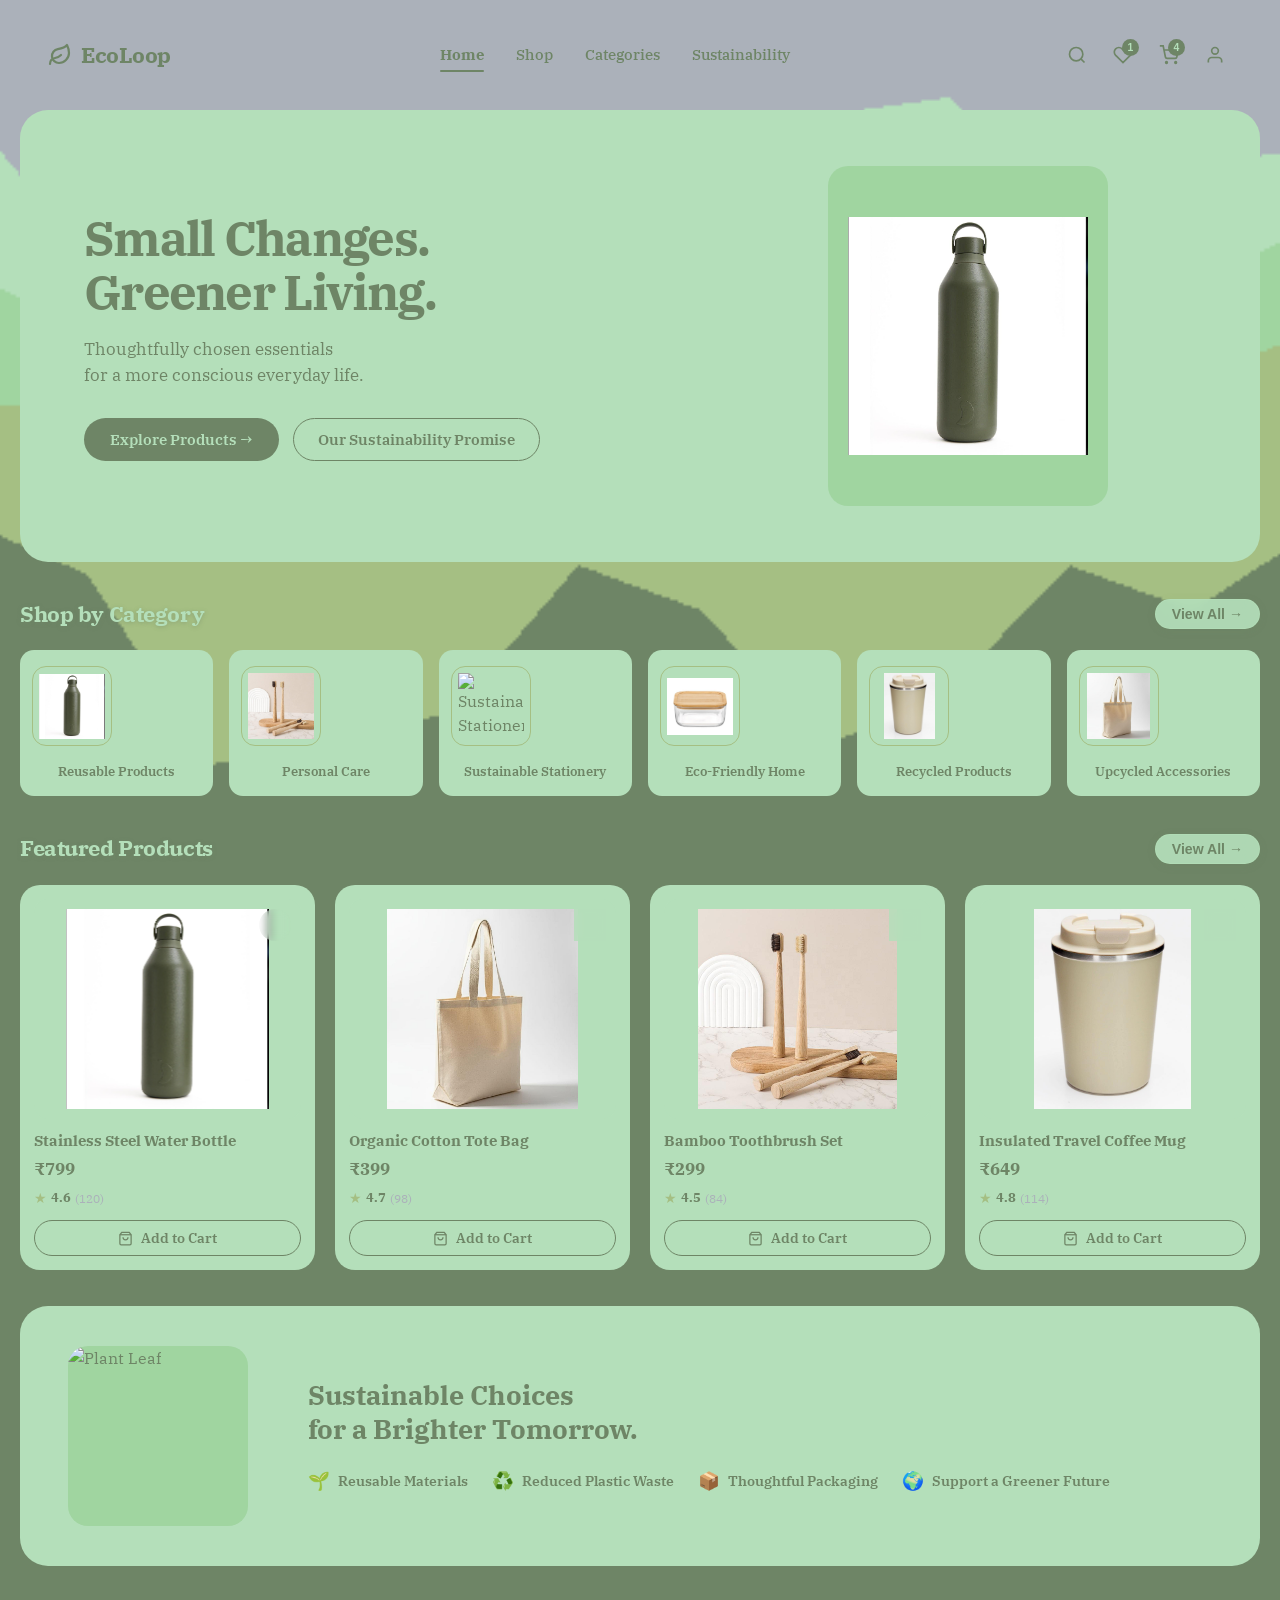
==== index.html @ aa43a639 "Hi" ====
<!DOCTYPE html>
<html lang="en">

<head>
  <meta charset="UTF-8">
  <meta name="viewport" content="width=device-width, initial-scale=1.0">
  <title>EcoLoop — Small Changes. Greener Living.</title>
  <meta name="description"
    content="Thoughtfully chosen essentials for a more conscious everyday life. Verified sustainable products made with bamboo, steel, and recycled materials.">
  <link rel="preconnect" href="https://fonts.googleapis.com">
  <link rel="preconnect" href="https://fonts.gstatic.com" crossorigin>
  <link
    href="https://fonts.googleapis.com/css2?family=IBM+Plex+Serif:ital,wght@0,100;0,200;0,300;0,400;0,500;0,600;0,700;1,100;1,200;1,300;1,400;1,500;1,600;1,700&display=swap"
    rel="stylesheet">
  <link rel="stylesheet" href="style.css">
</head>

<body>
  <!-- Global App Container with Warm Muted Green Canvas -->
  <div class="mockup-app-container">

    <!-- Top Minimalist Navigation Header -->
    <header class="site-header">
      <div class="header-inner">
        <!-- Logo -->
        <a href="#" class="brand-logo" data-nav="home" aria-label="EcoLoop Home">
          <svg class="brand-leaf-icon" viewBox="0 0 24 24" fill="none" stroke="currentColor" stroke-width="2.2"
            stroke-linecap="round" stroke-linejoin="round">
            <path d="M11 20A7 7 0 0 1 9.8 6.1C15.5 5 17 4.48 19 2c1 2 2 4.18 2 8 0 5.5-4.78 10-10 10Z"></path>
            <path d="M2 21c0-3 1.85-5.36 5.08-6C9.5 14.52 12 13 13 12"></path>
          </svg>
          <span class="brand-name">EcoLoop</span>
        </a>

        <!-- Main Navigation Links -->
        <nav class="site-nav" aria-label="Primary Navigation">
          <a href="#" data-nav="home" class="active">Home</a>
          <a href="#" data-nav="shop">Shop</a>
          <a href="#" data-nav="shop">Categories</a>
          <a href="#" data-nav="sustainability">Sustainability</a>
        </nav>

        <!-- Right Quick Actions -->
        <div class="nav-right-actions">
          <button class="nav-icon-btn" id="nav-search-btn" aria-label="Search" onclick="switchView('shop')">
            <svg viewBox="0 0 24 24" fill="none" stroke="currentColor" stroke-width="2">
              <circle cx="11" cy="11" r="8"></circle>
              <line x1="21" y1="21" x2="16.65" y2="16.65"></line>
            </svg>
          </button>

          <button class="nav-icon-btn" id="nav-wishlist-btn" aria-label="Wishlist">
            <svg viewBox="0 0 24 24" fill="none" stroke="currentColor" stroke-width="2">
              <path
                d="M20.84 4.61a5.5 5.5 0 0 0-7.78 0L12 5.67l-1.06-1.06a5.5 5.5 0 0 0-7.78 7.78l1.06 1.06L12 21.23l7.78-7.78 1.06-1.06a5.5 5.5 0 0 0 0-7.78z">
              </path>
            </svg>
            <span class="nav-badge" id="nav-wishlist-badge">1</span>
          </button>

          <button class="nav-icon-btn" id="nav-cart-btn" aria-label="Shopping Cart">
            <svg viewBox="0 0 24 24" fill="none" stroke="currentColor" stroke-width="2">
              <circle cx="9" cy="21" r="1"></circle>
              <circle cx="20" cy="21" r="1"></circle>
              <path d="M1 1h4l2.68 13.39a2 2 0 0 0 2 1.61h9.72a2 2 0 0 0 2-1.61L23 6H6"></path>
            </svg>
            <span class="nav-badge" id="nav-cart-badge">3</span>
          </button>

          <button class="nav-icon-btn user-btn" aria-label="User Account"
            onclick="showToast('Signed in as Conscious Shopper')">
            <svg viewBox="0 0 24 24" fill="none" stroke="currentColor" stroke-width="2">
              <path d="M20 21v-2a4 4 0 0 0-4-4H8a4 4 0 0 0-4 4v2"></path>
              <circle cx="12" cy="7" r="4"></circle>
            </svg>
          </button>
        </div>
      </div>
    </header>

    <!-- MAIN VIEWS WRAPPER -->
    <main class="site-main" id="main-content">

      <!-- ======================================================== -->
      <!-- SCREEN 1: HOME PAGE VIEW                                 -->
      <!-- ======================================================== -->
      <section id="view-home" class="page-view active-view">
        <!-- Hero Section with Bottle Artwork & Plant Background -->
        <div class="clean-hero-card">
          <div class="hero-left-content">
            <h1 class="hero-main-title">
              Small Changes.<br>
              <span class="hero-title-accent">Greener Living.</span>
            </h1>
            <p class="hero-subtitle">
              Thoughtfully chosen essentials<br>for a more conscious everyday life.
            </p>
            <div class="hero-btn-row">
              <button class="btn-clean-primary" onclick="switchView('shop')">
                Explore Products →
              </button>
              <button class="btn-clean-outline" onclick="switchView('sustainability')">
                Our Sustainability Promise
              </button>
            </div>
          </div>

          <div class="hero-right-visual">
            <div class="hero-bottle-wrap">
              <img src="assets/product-green-bottle.png" alt="EcoLoop Insulated Stainless Steel Bottle"
                class="hero-bottle-img">
            </div>
          </div>
        </div>

        <!-- Section: Shop by Category -->
        <div class="content-section">
          <div class="section-title-bar">
            <h2 class="section-heading">Shop by Category</h2>
            <button class="section-view-all" onclick="switchView('shop')">View All →</button>
          </div>
          <div class="categories-row" id="home-categories-grid">
            <!-- Dynamically populated via JS -->
          </div>
        </div>

        <!-- Section: Featured Products -->
        <div class="content-section">
          <div class="section-title-bar">
            <h2 class="section-heading">Featured Products</h2>
            <button class="section-view-all" onclick="switchView('shop')">View All →</button>
          </div>
          <div class="products-row-grid" id="home-featured-grid">
            <!-- Dynamically populated via JS -->
          </div>
        </div>

        <!-- Bottom Eco Banner Card -->
        <div class="home-bottom-banner">
          <div class="banner-plant-bg">
            <img src="https://images.unsplash.com/photo-1545241047-6083a3684587?auto=format&fit=crop&w=400&q=80"
              alt="Plant Leaf" class="banner-leaf-img">
          </div>
          <div class="banner-content">
            <h3 class="banner-headline">Sustainable Choices<br>for a Brighter Tomorrow.</h3>
            <div class="banner-pillars">
              <div class="pillar-item">
                <span class="pillar-icon">🌱</span>
                <span>Reusable Materials</span>
              </div>
              <div class="pillar-item">
                <span class="pillar-icon">♻️</span>
                <span>Reduced Plastic Waste</span>
              </div>
              <div class="pillar-item">
                <span class="pillar-icon">📦</span>
                <span>Thoughtful Packaging</span>
              </div>
              <div class="pillar-item">
                <span class="pillar-icon">🌍</span>
                <span>Support a Greener Future</span>
              </div>
            </div>
          </div>
        </div>
      </section>

      <!-- ======================================================== -->
      <!-- SCREEN 2: SHOP / CATALOGUE VIEW                          -->
      <!-- ======================================================== -->
      <section id="view-shop" class="page-view">
        <div class="shop-page-head">
          <h1 class="page-title">Shop</h1>
          <p class="page-subtitle">Explore our collection of sustainable products.</p>
          <div class="shop-search-bar">
            <input type="text" id="shop-search-input" placeholder="Search for products..." aria-label="Search products">
            <button class="search-submit-btn" aria-label="Submit search">
              <svg viewBox="0 0 24 24" width="16" height="16" fill="none" stroke="currentColor" stroke-width="2">
                <circle cx="11" cy="11" r="8"></circle>
                <line x1="21" y1="21" x2="16.65" y2="16.65"></line>
              </svg>
            </button>
          </div>
        </div>

        <div class="shop-layout">
          <!-- Sidebar Filters -->
          <aside class="shop-sidebar">
            <!-- Categories -->
            <div class="sidebar-block">
              <h4 class="sidebar-block-title">Categories</h4>
              <div class="filter-radio-group" id="shop-category-list">
                <!-- Injected via JS -->
              </div>
            </div>

            <!-- Price Range -->
            <div class="sidebar-block">
              <h4 class="sidebar-block-title">Price Range</h4>
              <input type="range" id="shop-price-slider" min="0" max="2500" step="50" value="2500" class="clean-slider">
              <div class="slider-boundary-row">
                <span>₹0</span>
                <span id="shop-price-val">₹2500</span>
              </div>
            </div>

            <!-- Material -->
            <div class="sidebar-block">
              <h4 class="sidebar-block-title">Material</h4>
              <div class="filter-checkbox-list">
                <label class="filter-check-row">
                  <input type="checkbox" name="shop-material" value="bamboo">
                  <span class="custom-checkbox"></span>
                  <span>Bamboo</span>
                </label>
                <label class="filter-check-row">
                  <input type="checkbox" name="shop-material" value="recycled">
                  <span class="custom-checkbox"></span>
                  <span>Recycled</span>
                </label>
                <label class="filter-check-row">
                  <input type="checkbox" name="shop-material" value="cotton">
                  <span class="custom-checkbox"></span>
                  <span>Organic Cotton</span>
                </label>
                <label class="filter-check-row">
                  <input type="checkbox" name="shop-material" value="steel">
                  <span class="custom-checkbox"></span>
                  <span>Stainless Steel</span>
                </label>
                <label class="filter-check-row">
                  <input type="checkbox" name="shop-material" value="glass">
                  <span class="custom-checkbox"></span>
                  <span>Glass</span>
                </label>
              </div>
            </div>

            <!-- Availability -->
            <div class="sidebar-block">
              <h4 class="sidebar-block-title">Availability</h4>
              <label class="filter-check-row">
                <input type="checkbox" id="shop-in-stock" checked>
                <span class="custom-checkbox"></span>
                <span>In Stock Only</span>
              </label>
            </div>
          </aside>

          <!-- Main Shop Grid -->
          <div class="shop-main-content">
            <div class="shop-toolbar-row">
              <span class="products-counter-txt" id="shop-product-count">24 products</span>
              <div class="shop-sort-wrap">
                <label for="shop-sort-select">Sort by</label>
                <select id="shop-sort-select" class="clean-select">
                  <option value="popular">Most Popular</option>
                  <option value="featured">Featured</option>
                  <option value="price-low">Price: Low to High</option>
                  <option value="price-high">Price: High to Low</option>
                </select>
              </div>
            </div>

            <!-- Products Grid -->
            <div class="shop-products-grid" id="shop-products-grid">
              <!-- Dynamically populated via JS -->
            </div>

            <!-- Pagination Numbers -->
            <div class="shop-pagination-row">
              <button class="page-arrow" disabled>‹</button>
              <button class="page-num active">1</button>
              <button class="page-num">2</button>
              <button class="page-num">3</button>
              <span class="page-dots">...</span>
              <button class="page-arrow">›</button>
            </div>
          </div>
        </div>
      </section>

      <!-- ======================================================== -->
      <!-- SCREEN 3: PRODUCT DETAIL PAGE (PDP)                      -->
      <!-- ======================================================== -->
      <section id="view-pdp" class="page-view">
        <!-- Breadcrumbs -->
        <nav class="pdp-breadcrumbs-bar" aria-label="Breadcrumbs">
          <a href="#" onclick="switchView('shop')">Shop</a>
          <span class="crumb-sep">›</span>
          <a href="#" id="pdp-breadcrumb-category" onclick="switchView('shop')">Reusable Products</a>
          <span class="crumb-sep">›</span>
          <span class="crumb-current" id="pdp-breadcrumb-name">Stainless Steel Water Bottle</span>
        </nav>

        <div class="pdp-top-layout">
          <!-- Left: Thumbnail strip & Large Main Image -->
          <div class="pdp-gallery-col">
            <div class="pdp-thumb-strip" id="pdp-thumbnail-strip">
              <!-- Thumbnails populated by JS -->
            </div>
            <div class="pdp-main-img-box">
              <img src="https://images.unsplash.com/photo-1602143407151-7111542de6e8?auto=format&fit=crop&w=700&q=85"
                alt="Product Large Preview" id="pdp-main-image">
              <button class="pdp-zoom-btn" title="Expand view">⤢</button>
            </div>
          </div>

          <!-- Right: Details & Purchase Actions -->
          <div class="pdp-details-col">
            <h1 class="pdp-product-title" id="pdp-title">Stainless Steel Water Bottle</h1>

            <div class="pdp-price-row">
              <span class="pdp-price" id="pdp-price">₹799</span>
              <span class="pdp-orig-price" id="pdp-orig-price">₹999</span>
              <span class="pdp-discount-pill" id="pdp-discount">20% OFF</span>
            </div>

            <div class="pdp-rating-row">
              <span class="star-icon">★</span>
              <span class="rating-number" id="pdp-rating-val">4.6</span>
              <span class="reviews-count-txt" id="pdp-rating-count">(120 reviews)</span>
            </div>

            <p class="pdp-short-description" id="pdp-short-desc">
              A durable, reusable stainless steel water bottle designed to keep beverages hot or cold for hours.
              Perfect for everyday use and helping you reduce single-use plastic waste.
            </p>

            <!-- Feature Badges Row -->
            <div class="pdp-specs-pill-row" id="pdp-specs-row">
              <div class="pdp-spec-pill">
                <span class="spec-pill-title">Stainless Steel</span>
                <span class="spec-pill-sub">Material</span>
              </div>
              <div class="pdp-spec-pill">
                <span class="spec-pill-title">1 Litre</span>
                <span class="spec-pill-sub">Capacity</span>
              </div>
              <div class="pdp-spec-pill">
                <span class="spec-pill-title">BPA Free</span>
                <span class="spec-pill-sub">Safe & Non-Toxic</span>
              </div>
            </div>

            <!-- Quantity Selector & Actions -->
            <div class="pdp-actions-row">
              <div class="pdp-qty-selector">
                <button class="qty-btn" id="pdp-qty-minus">−</button>
                <span class="qty-display" id="pdp-qty-val">1</span>
                <button class="qty-btn" id="pdp-qty-plus">+</button>
              </div>

              <button class="btn-clean-primary pdp-btn-add" id="pdp-add-cart-btn">
                Add to Cart
              </button>

              <button class="btn-clean-outline pdp-btn-wish" id="pdp-add-wishlist-btn">
                ♡ Add to Wishlist
              </button>
            </div>
          </div>
        </div>

        <!-- PDP Lower Tabs: Description, Materials, Care Instructions, Reviews -->
        <div class="pdp-tabs-container">
          <div class="pdp-tab-headers">
            <button class="pdp-tab-btn active" onclick="switchPDPTab('desc', this)">Description</button>
            <button class="pdp-tab-btn" onclick="switchPDPTab('materials', this)">Materials</button>
            <button class="pdp-tab-btn" onclick="switchPDPTab('care', this)">Care Instructions</button>
            <button class="pdp-tab-btn" onclick="switchPDPTab('reviews', this)">Reviews (<span
                id="pdp-tab-reviews-count">120</span>)</button>
          </div>

          <div class="pdp-tab-content-box">
            <div class="pdp-tab-panel active" id="pdp-panel-desc">
              <p id="pdp-tab-desc">
                This eco-friendly stainless steel water bottle is designed for a sustainable lifestyle. It is durable,
                lightweight, and perfect for home, office, gym, or travel. By choosing reusable products, you help
                reduce plastic waste and support a greener planet.
              </p>
            </div>
            <div class="pdp-tab-panel" id="pdp-panel-materials">
              <p id="pdp-tab-materials">
                Food-Grade SS-304 Double Wall Vacuum Insulated, Natural Bamboo Cap, Non-toxic medical-grade silicone
                seal. 0% BPA.
              </p>
            </div>
            <div class="pdp-tab-panel" id="pdp-panel-care">
              <p id="pdp-tab-care">
                Hand wash with warm soapy water and bottle brush. Air dry naturally. Cap wipe clean with damp cloth.
              </p>
            </div>
            <div class="pdp-tab-panel" id="pdp-panel-reviews">
              <p>Verified Student & Conscious Customer Reviews (4.6 / 5.0 Average Rating across 120 verified reviews).
              </p>
            </div>
          </div>
        </div>

        <!-- Related Products Section -->
        <div class="content-section pdp-related-section">
          <h2 class="section-heading">Related Products</h2>
          <div class="products-row-grid" id="pdp-related-grid">
            <!-- Dynamically populated via JS -->
          </div>
        </div>
      </section>

      <!-- ======================================================== -->
      <!-- SCREEN 4: SHOPPING CART VIEW                             -->
      <!-- ======================================================== -->
      <section id="view-cart" class="page-view">
        <nav class="pdp-breadcrumbs-bar" aria-label="Breadcrumbs">
          <a href="#" onclick="switchView('home')">Home</a>
          <span class="crumb-sep">›</span>
          <span class="crumb-current">Shopping Cart</span>
        </nav>

        <div class="cart-layout-card">
          <h1 class="cart-title" id="cart-items-count-title">Your Cart (3 items)</h1>

          <div class="cart-split-grid">
            <!-- Left: List of Cart Items -->
            <div class="cart-items-column" id="cart-items-list">
              <!-- Dynamically populated via JS -->
            </div>

            <!-- Right: Order Summary -->
            <div class="cart-summary-column">
              <h3 class="summary-card-title">Order Summary</h3>

              <div class="summary-line">
                <span>Subtotal</span>
                <span id="cart-summary-subtotal">₹1,896</span>
              </div>
              <div class="summary-line">
                <span>Delivery Charges</span>
                <span id="cart-summary-delivery">₹40</span>
              </div>

              <div class="summary-divider"></div>

              <div class="summary-line total-line">
                <strong>Total</strong>
                <strong class="total-amount" id="cart-summary-total">₹1,936</strong>
              </div>

              <button class="btn-clean-primary btn-block" onclick="goToCheckout()">
                Proceed to Checkout →
              </button>

              <div class="cart-trust-badges">
                <div class="trust-badge-item">
                  <span class="trust-icon">📦</span>
                  <span>Free delivery on orders above ₹499</span>
                </div>
                <div class="trust-badge-item">
                  <span class="trust-icon">🔒</span>
                  <span>Secure checkout</span>
                </div>
              </div>

              <button class="btn-continue-shopping-link" onclick="switchView('shop')">
                ← Continue Shopping
              </button>
            </div>
          </div>
        </div>
      </section>

      <!-- ======================================================== -->
      <!-- SCREEN 5: CHECKOUT PAGE VIEW                             -->
      <!-- ======================================================== -->
      <section id="view-checkout" class="page-view">
        <div class="checkout-card-wrapper">
          <div class="checkout-top-header">
            <h1 class="checkout-title">Checkout</h1>
            <!-- Step Indicator -->
            <div class="checkout-steps-row">
              <div class="checkout-step done">
                <span class="step-num">✓</span>
                <span>Cart</span>
              </div>
              <span class="step-line"></span>
              <div class="checkout-step active">
                <span class="step-num">2</span>
                <span>Your Details</span>
              </div>
              <span class="step-line"></span>
              <div class="checkout-step">
                <span class="step-num">3</span>
                <span>Payment</span>
              </div>
            </div>
          </div>

          <div class="checkout-grid-layout">
            <!-- Left: Customer + Delivery details -->
            <form class="checkout-form-panel" id="checkout-form" novalidate
              onsubmit="event.preventDefault(); processCheckoutOrder();">
              <h3 class="form-panel-title">Contact Details</h3>

              <div class="form-field-group">
                <label for="ch-name">Full Name</label>
                <input type="text" id="ch-name" placeholder="Enter your full name" autocomplete="name" required>
                <span class="field-error-msg"></span>
              </div>

              <div class="form-field-row two-col">
                <div class="form-field-group">
                  <label for="ch-email">Email</label>
                  <input type="email" id="ch-email" placeholder="you@example.com" autocomplete="email" required>
                  <span class="field-error-msg"></span>
                </div>
                <div class="form-field-group">
                  <label for="ch-phone">Phone Number</label>
                  <input type="tel" id="ch-phone" placeholder="10-digit mobile number" inputmode="numeric"
                    autocomplete="tel-national" required>
                  <span class="field-error-msg"></span>
                </div>
              </div>

              <h3 class="form-panel-title form-panel-title-gap">Delivery Address</h3>

              <div class="form-field-group">
                <label for="ch-address">Address</label>
                <input type="text" id="ch-address" placeholder="House No., Street, Area" autocomplete="street-address"
                  required>
                <span class="field-error-msg"></span>
              </div>

              <div class="form-field-row">
                <div class="form-field-group">
                  <label for="ch-city">City</label>
                  <input type="text" id="ch-city" placeholder="Enter city" autocomplete="address-level2" required>
                  <span class="field-error-msg"></span>
                </div>
                <div class="form-field-group">
                  <label for="ch-state">State</label>
                  <select id="ch-state" class="clean-select" autocomplete="address-level1">
                    <option value="Maharashtra" selected>Maharashtra</option>
                    <option value="Karnataka">Karnataka</option>
                    <option value="Delhi NCR">Delhi NCR</option>
                    <option value="Tamil Nadu">Tamil Nadu</option>
                  </select>
                </div>
                <div class="form-field-group">
                  <label for="ch-pincode">Pincode</label>
                  <input type="text" id="ch-pincode" placeholder="6-digit pincode" inputmode="numeric"
                    autocomplete="postal-code" required>
                  <span class="field-error-msg"></span>
                </div>
              </div>

              <label class="filter-check-row save-addr-row">
                <input type="checkbox" id="ch-save-addr" checked>
                <span class="custom-checkbox"></span>
                <span>Save this address for future orders</span>
              </label>

              <button type="submit" class="btn-clean-primary btn-block">
                Continue to Payment →
              </button>
              <button type="button" class="btn-continue-shopping-link" onclick="switchView('cart')">
                ← Back to Cart
              </button>
            </form>

            <!-- Right: Order Summary Sidebar -->
            <div class="checkout-sidebar-summary">
              <h3 class="summary-card-title">Order Summary</h3>

              <div class="checkout-items-preview" id="checkout-items-list">
                <!-- Dynamically populated via JS -->
              </div>

              <div class="summary-line">
                <span>Subtotal</span>
                <span id="checkout-subtotal">₹1,896</span>
              </div>
              <div class="summary-line">
                <span>Delivery Charges</span>
                <span id="checkout-delivery">₹40</span>
              </div>

              <div class="summary-divider"></div>

              <div class="summary-line total-line">
                <strong>Total</strong>
                <strong class="total-amount" id="checkout-total">₹1,936</strong>
              </div>
            </div>
          </div>
        </div>
      </section>

      <!-- ======================================================== -->
      <!-- SCREEN 6: ORDER SUCCESS MODAL / VIEW                     -->
      <!-- ======================================================== -->
      <section id="view-success" class="page-view">
        <div class="success-card-modal">
          <div class="success-check-circle">
            <svg viewBox="0 0 24 24" width="32" height="32" fill="none" stroke="currentColor" stroke-width="2.5"
              stroke-linecap="round" stroke-linejoin="round">
              <polyline points="20 6 9 17 4 12"></polyline>
            </svg>
          </div>

          <h2 class="success-heading">Order Placed Successfully!</h2>
          <p class="success-subheading">Thank you for shopping with EcoLoop.<br>Your order number is
            <strong>#ELP123456</strong>
          </p>

          <div class="success-info-panel">
            <div class="success-info-item">
              <span class="info-icon">✉️</span>
              <div>
                <span>We have sent a confirmation email to</span>
                <strong id="success-email">yourname@example.com</strong>
              </div>
            </div>
            <div class="success-info-item">
              <span class="info-icon">🕒</span>
              <div>
                <span>Estimated Delivery</span>
                <strong>3 – 5 business days</strong>
              </div>
            </div>
          </div>

          <div class="success-btn-row">
            <button class="btn-clean-primary" onclick="switchView('shop')">View Order Details</button>
            <button class="btn-clean-outline" onclick="switchView('shop')">Continue Shopping</button>
          </div>
        </div>
      </section>


      <!-- ======================================================== -->
      <!-- SCREEN 8: SUSTAINABILITY COMMITMENT VIEW                 -->
      <!-- ======================================================== -->
      <section id="view-sustainability" class="page-view">
        <div class="sustainability-card-wrapper">
          <div class="sustainability-head">
            <h1 class="page-title">Our Sustainability Commitment</h1>
            <p class="page-subtitle">We believe in more responsible choices for a better tomorrow.</p>
          </div>

          <div class="sustainability-layout-grid">
            <!-- Left: 4 Pledges -->
            <div class="sustainability-items-list">
              <div class="commitment-item">
                <div class="commit-icon-circle">🌱</div>
                <div class="commit-details">
                  <h3>Product Transparency</h3>
                  <p>Clear information about materials and care instructions.</p>
                </div>
              </div>

              <div class="commitment-item">
                <div class="commit-icon-circle">📦</div>
                <div class="commit-details">
                  <h3>Responsible Packaging</h3>
                  <p>Reduced plastic and more recyclable materials where possible.</p>
                </div>
              </div>

              <div class="commitment-item">
                <div class="commit-icon-circle">🔄</div>
                <div class="commit-details">
                  <h3>Longer Product Lifespan</h3>
                  <p>Durable and reusable products to reduce waste.</p>
                </div>
              </div>

              <div class="commitment-item">
                <div class="commit-icon-circle">🍃</div>
                <div class="commit-details">
                  <h3>Reuse and Recycle</h3>
                  <p>Guidance on how to care for, reuse and recycle products.</p>
                </div>
              </div>
            </div>

            <!-- Right: Leaf Photo & Quote Card -->
            <div class="sustainability-visual-col">
              <div class="commit-leaf-img-wrap">
                <img src="https://images.unsplash.com/photo-1542601906990-b4d3fb778b09?auto=format&fit=crop&w=600&q=80"
                  alt="Natural Green Foliage" class="commit-leaf-img">
              </div>
              <div class="commit-quote-card">
                <span class="quote-leaf-icon">🍃</span>
                <p>Small changes make a big difference.</p>
              </div>
            </div>
          </div>
        </div>
      </section>

    </main>
  </div>

  <!-- ======================================================== -->
  <!-- SCREEN 9: LOGIN PAGE VIEW                                -->
  <!-- ======================================================== -->
  <div class="auth-overlay-wrap" id="view-login" style="display:none;">
    <div class="auth-card">
      <!-- Left: Branding Panel -->
      <div class="auth-brand-panel">
        <div class="auth-brand-content">
          <div class="auth-leaf-bg">🍃</div>
          <div class="auth-logo-row">
            <svg class="auth-leaf-icon" viewBox="0 0 24 24" fill="none" stroke="currentColor" stroke-width="2.2"
              stroke-linecap="round" stroke-linejoin="round">
              <path d="M11 20A7 7 0 0 1 9.8 6.1C15.5 5 17 4.48 19 2c1 2 2 4.18 2 8 0 5.5-4.78 10-10 10Z"></path>
              <path d="M2 21c0-3 1.85-5.36 5.08-6C9.5 14.52 12 13 13 12"></path>
            </svg>
            <span class="auth-brand-name">EcoLoop</span>
          </div>
          <h2 class="auth-brand-tagline">Shop smarter.<br>Live greener.</h2>
          <p class="auth-brand-sub">Join thousands of conscious shoppers making a difference, one eco-friendly purchase
            at a time.</p>
          <div class="auth-brand-stats">
            <div class="auth-stat">
              <span class="auth-stat-num">24+</span>
              <span class="auth-stat-label">Eco Products</span>
            </div>
            <div class="auth-stat">
              <span class="auth-stat-num">10K+</span>
              <span class="auth-stat-label">Happy Shoppers</span>
            </div>
            <div class="auth-stat">
              <span class="auth-stat-num">0%</span>
              <span class="auth-stat-label">Plastic Packaging</span>
            </div>
          </div>
        </div>
      </div>

      <!-- Right: Login Form -->
      <div class="auth-form-panel">
        <button class="auth-back-btn" onclick="closeLogin()">
          <svg viewBox="0 0 24 24" width="18" height="18" fill="none" stroke="currentColor" stroke-width="2">
            <path d="M19 12H5M12 5l-7 7 7 7" />
          </svg>
          Back to Shop
        </button>

        <div class="auth-form-header">
          <h1 class="auth-form-title">Welcome back 👋</h1>
          <p class="auth-form-sub">Sign in to your EcoLoop account</p>
        </div>

        <!-- Social Login -->
        <div class="auth-social-row">
          <button class="auth-social-btn" onclick="showToast('Google sign-in coming soon!')">
            <svg viewBox="0 0 48 48" width="20" height="20">
              <path fill="#A5BF83"
                d="M43.6 20.1H42V20H24v8h11.3C33.7 32.1 29.3 35 24 35c-6.1 0-11-4.9-11-11s4.9-11 11-11c2.8 0 5.3 1 7.2 2.7l5.7-5.7C33.8 7.5 29.2 5.5 24 5.5 13.2 5.5 4.5 14.2 4.5 25S13.2 44.5 24 44.5 43.5 35.8 43.5 25c0-1.6-.2-3.2-.5-4.7l.6-.2z" />
              <path fill="#6E8566"
                d="m6.3 14.7 6.6 4.8C14.6 16.1 19 13 24 13c2.8 0 5.3 1 7.2 2.7l5.7-5.7C33.8 7.5 29.2 5.5 24 5.5c-7.7 0-14.3 4.4-17.7 10.9l.1-.7z" />
              <path fill="#A0D5A0"
                d="M24 44.5c5.2 0 9.9-2 13.3-5.2l-6.2-5.2C29.4 35.7 26.8 36.5 24 36.5c-5.3 0-9.7-2.9-11.3-7l-6.5 5C9.6 40 16.3 44.5 24 44.5z" />
              <path fill="#ABB1BA"
                d="M43.6 20.1H42V20H24v8h11.3c-.8 2.2-2.3 4.1-4.2 5.4l6.2 5.2C37 38.5 43.5 33 43.5 25c0-1.6-.2-3.2-.5-4.7l.6-.2z" />
            </svg>
            Continue with Google
          </button>
          <button class="auth-social-btn" onclick="showToast('Phone OTP coming soon!')">
            <svg viewBox="0 0 24 24" width="20" height="20" fill="none" stroke="currentColor" stroke-width="2">
              <path
                d="M22 16.92v3a2 2 0 0 1-2.18 2 19.79 19.79 0 0 1-8.63-3.07A19.5 19.5 0 0 1 4.69 13a19.79 19.79 0 0 1-3.07-8.67A2 2 0 0 1 3.6 2.22h3a2 2 0 0 1 2 1.72c.127.96.361 1.903.7 2.81a2 2 0 0 1-.45 2.11L7.91 9.91a16 16 0 0 0 6.08 6.08l1.25-1.25a2 2 0 0 1 2.11-.45c.907.339 1.85.573 2.81.7A2 2 0 0 1 22 16.92z" />
            </svg>
            Continue with Phone
          </button>
        </div>

        <div class="auth-divider"><span>or sign in with email</span></div>

        <!-- Email / Password Form -->
        <form class="auth-email-form" onsubmit="handleLogin(event)">
          <div class="auth-field-group">
            <label for="login-email">Email Address</label>
            <div class="auth-input-wrap">
              <svg class="auth-input-icon" viewBox="0 0 24 24" width="16" height="16" fill="none" stroke="currentColor"
                stroke-width="2">
                <path d="M4 4h16c1.1 0 2 .9 2 2v12c0 1.1-.9 2-2 2H4c-1.1 0-2-.9-2-2V6c0-1.1.9-2 2-2z" />
                <polyline points="22,6 12,13 2,6" />
              </svg>
              <input type="email" id="login-email" placeholder="you@example.com" value="rahul@ecoloop.in"
                autocomplete="email">
            </div>
          </div>
          <div class="auth-field-group">
            <div class="auth-label-row">
              <label for="login-password">Password</label>
              <a href="#" class="auth-forgot-link" onclick="showToast('Password reset email sent!')">Forgot
                password?</a>
            </div>
            <div class="auth-input-wrap">
              <svg class="auth-input-icon" viewBox="0 0 24 24" width="16" height="16" fill="none" stroke="currentColor"
                stroke-width="2">
                <rect x="3" y="11" width="18" height="11" rx="2" ry="2" />
                <path d="M7 11V7a5 5 0 0 1 10 0v4" />
              </svg>
              <input type="password" id="login-password" placeholder="Enter your password" value="••••••••"
                autocomplete="current-password">
              <button type="button" class="auth-eye-btn" onclick="togglePasswordVisibility()"
                aria-label="Toggle password visibility">
                <svg id="eye-icon" viewBox="0 0 24 24" width="16" height="16" fill="none" stroke="currentColor"
                  stroke-width="2">
                  <path d="M1 12s4-8 11-8 11 8 11 8-4 8-11 8-11-8-11-8z" />
                  <circle cx="12" cy="12" r="3" />
                </svg>
              </button>
            </div>
          </div>
          <label class="auth-remember-row">
            <input type="checkbox" id="login-remember" checked>
            <span class="auth-custom-check"></span>
            <span>Keep me signed in</span>
          </label>
          <button type="submit" class="auth-submit-btn" id="login-submit-btn">
            <span id="login-btn-text">Sign In to EcoLoop</span>
            <span id="login-btn-loader" style="display:none">
              <span class="auth-spinner"></span> Signing in...
            </span>
          </button>
        </form>

        <p class="auth-switch-txt">New to EcoLoop? <a href="#"
            onclick="showToast('Account creation coming soon!')">Create a free account</a></p>

        <p class="auth-terms-txt">By signing in, you agree to our <a href="#">Terms of Service</a> and <a
            href="#">Privacy Policy</a>.</p>
      </div>
    </div>
  </div>

  <!-- ======================================================== -->
  <!-- SCREEN 10: PAYMENT PAGE (QR CODE)                       -->
  <!-- ======================================================== -->
  <div class="auth-overlay-wrap" id="view-payment" style="display:none;">
    <div class="payment-card">
      <button class="auth-back-btn payment-back-btn" onclick="closePayment()">
        <svg viewBox="0 0 24 24" width="18" height="18" fill="none" stroke="currentColor" stroke-width="2">
          <path d="M19 12H5M12 5l-7 7 7 7" />
        </svg>
        Back to Checkout
      </button>

      <div class="payment-header">
        <h1 class="payment-title">Complete Your Payment</h1>
        <p class="payment-subtitle">Secure UPI / QR Code Payment</p>
      </div>

      <div class="payment-layout">
        <!-- Left: QR & UPI -->
        <div class="payment-qr-col">
          <div class="payment-method-tabs">
            <button class="pay-tab active" id="tab-qr" onclick="switchPayTab('qr')">📱 Scan QR</button>
            <button class="pay-tab" id="tab-upi" onclick="switchPayTab('upi')">⚡ UPI ID</button>
            <button class="pay-tab" id="tab-card" onclick="switchPayTab('card')">💳 Card</button>
          </div>

          <!-- QR Code Panel -->
          <div class="pay-panel active" id="panel-qr">
            <div class="qr-container">
              <div class="qr-inner">
                <!-- Real-looking QR using SVG pattern -->
                <svg class="qr-svg" viewBox="0 0 200 200" xmlns="http://www.w3.org/2000/svg">
                  <rect width="200" height="200" fill="#B4DFBA" />
                  <!-- Top-left finder -->
                  <rect x="10" y="10" width="50" height="50" fill="#6E8566" rx="4" />
                  <rect x="18" y="18" width="34" height="34" fill="#B4DFBA" rx="2" />
                  <rect x="24" y="24" width="22" height="22" fill="#6E8566" rx="1" />
                  <!-- Top-right finder -->
                  <rect x="140" y="10" width="50" height="50" fill="#6E8566" rx="4" />
                  <rect x="148" y="18" width="34" height="34" fill="#B4DFBA" rx="2" />
                  <rect x="154" y="24" width="22" height="22" fill="#6E8566" rx="1" />
                  <!-- Bottom-left finder -->
                  <rect x="10" y="140" width="50" height="50" fill="#6E8566" rx="4" />
                  <rect x="18" y="148" width="34" height="34" fill="#B4DFBA" rx="2" />
                  <rect x="24" y="154" width="22" height="22" fill="#6E8566" rx="1" />
                  <!-- Data modules row 1 -->
                  <rect x="70" y="10" width="8" height="8" fill="#6E8566" rx="1" />
                  <rect x="84" y="10" width="8" height="8" fill="#6E8566" rx="1" />
                  <rect x="98" y="10" width="8" height="8" fill="#6E8566" rx="1" />
                  <rect x="112" y="10" width="8" height="8" fill="#6E8566" rx="1" />
                  <rect x="126" y="10" width="8" height="8" fill="#6E8566" rx="1" />
                  <!-- Data modules row 2 -->
                  <rect x="70" y="24" width="8" height="8" fill="#6E8566" rx="1" />
                  <rect x="98" y="24" width="8" height="8" fill="#6E8566" rx="1" />
                  <rect x="126" y="24" width="8" height="8" fill="#6E8566" rx="1" />
                  <!-- Data modules row 3 -->
                  <rect x="70" y="38" width="8" height="8" fill="#6E8566" rx="1" />
                  <rect x="84" y="38" width="8" height="8" fill="#6E8566" rx="1" />
                  <rect x="98" y="38" width="8" height="8" fill="#6E8566" rx="1" />
                  <rect x="112" y="38" width="8" height="8" fill="#6E8566" rx="1" />
                  <!-- Data modules rows 4-8 (middle section) -->
                  <rect x="10" y="70" width="8" height="8" fill="#6E8566" rx="1" />
                  <rect x="24" y="70" width="8" height="8" fill="#6E8566" rx="1" />
                  <rect x="38" y="70" width="8" height="8" fill="#6E8566" rx="1" />
                  <rect x="52" y="70" width="8" height="8" fill="#6E8566" rx="1" />
                  <rect x="70" y="70" width="8" height="8" fill="#6E8566" rx="1" />
                  <rect x="84" y="70" width="8" height="8" fill="#6E8566" rx="1" />
                  <rect x="112" y="70" width="8" height="8" fill="#6E8566" rx="1" />
                  <rect x="126" y="70" width="8" height="8" fill="#6E8566" rx="1" />
                  <rect x="140" y="70" width="8" height="8" fill="#6E8566" rx="1" />
                  <rect x="168" y="70" width="8" height="8" fill="#6E8566" rx="1" />
                  <rect x="182" y="70" width="8" height="8" fill="#6E8566" rx="1" />
                  <!-- Middle data -->
                  <rect x="10" y="84" width="8" height="8" fill="#6E8566" rx="1" />
                  <rect x="38" y="84" width="8" height="8" fill="#6E8566" rx="1" />
                  <rect x="70" y="84" width="8" height="8" fill="#6E8566" rx="1" />
                  <rect x="98" y="84" width="8" height="8" fill="#6E8566" rx="1" />
                  <rect x="126" y="84" width="8" height="8" fill="#6E8566" rx="1" />
                  <rect x="154" y="84" width="8" height="8" fill="#6E8566" rx="1" />
                  <rect x="182" y="84" width="8" height="8" fill="#6E8566" rx="1" />
                  <rect x="10" y="98" width="8" height="8" fill="#6E8566" rx="1" />
                  <rect x="24" y="98" width="8" height="8" fill="#6E8566" rx="1" />
                  <rect x="52" y="98" width="8" height="8" fill="#6E8566" rx="1" />
                  <rect x="84" y="98" width="8" height="8" fill="#6E8566" rx="1" />
                  <rect x="112" y="98" width="8" height="8" fill="#6E8566" rx="1" />
                  <rect x="140" y="98" width="8" height="8" fill="#6E8566" rx="1" />
                  <rect x="168" y="98" width="8" height="8" fill="#6E8566" rx="1" />
                  <rect x="10" y="112" width="8" height="8" fill="#6E8566" rx="1" />
                  <rect x="38" y="112" width="8" height="8" fill="#6E8566" rx="1" />
                  <rect x="70" y="112" width="8" height="8" fill="#6E8566" rx="1" />
                  <rect x="98" y="112" width="8" height="8" fill="#6E8566" rx="1" />
                  <rect x="126" y="112" width="8" height="8" fill="#6E8566" rx="1" />
                  <rect x="154" y="112" width="8" height="8" fill="#6E8566" rx="1" />
                  <rect x="10" y="126" width="8" height="8" fill="#6E8566" rx="1" />
                  <rect x="24" y="126" width="8" height="8" fill="#6E8566" rx="1" />
                  <rect x="52" y="126" width="8" height="8" fill="#6E8566" rx="1" />
                  <rect x="70" y="126" width="8" height="8" fill="#6E8566" rx="1" />
                  <rect x="84" y="126" width="8" height="8" fill="#6E8566" rx="1" />
                  <rect x="112" y="126" width="8" height="8" fill="#6E8566" rx="1" />
                  <rect x="140" y="126" width="8" height="8" fill="#6E8566" rx="1" />
                  <rect x="168" y="126" width="8" height="8" fill="#6E8566" rx="1" />
                  <rect x="182" y="126" width="8" height="8" fill="#6E8566" rx="1" />
                  <!-- Bottom data rows -->
                  <rect x="70" y="140" width="8" height="8" fill="#6E8566" rx="1" />
                  <rect x="84" y="140" width="8" height="8" fill="#6E8566" rx="1" />
                  <rect x="112" y="140" width="8" height="8" fill="#6E8566" rx="1" />
                  <rect x="126" y="140" width="8" height="8" fill="#6E8566" rx="1" />
                  <rect x="154" y="140" width="8" height="8" fill="#6E8566" rx="1" />
                  <rect x="182" y="140" width="8" height="8" fill="#6E8566" rx="1" />
                  <rect x="70" y="154" width="8" height="8" fill="#6E8566" rx="1" />
                  <rect x="98" y="154" width="8" height="8" fill="#6E8566" rx="1" />
                  <rect x="140" y="154" width="8" height="8" fill="#6E8566" rx="1" />
                  <rect x="168" y="154" width="8" height="8" fill="#6E8566" rx="1" />
                  <rect x="70" y="168" width="8" height="8" fill="#6E8566" rx="1" />
                  <rect x="84" y="168" width="8" height="8" fill="#6E8566" rx="1" />
                  <rect x="98" y="168" width="8" height="8" fill="#6E8566" rx="1" />
                  <rect x="112" y="168" width="8" height="8" fill="#6E8566" rx="1" />
                  <rect x="126" y="168" width="8" height="8" fill="#6E8566" rx="1" />
                  <rect x="154" y="168" width="8" height="8" fill="#6E8566" rx="1" />
                  <rect x="182" y="168" width="8" height="8" fill="#6E8566" rx="1" />
                  <rect x="70" y="182" width="8" height="8" fill="#6E8566" rx="1" />
                  <rect x="98" y="182" width="8" height="8" fill="#6E8566" rx="1" />
                  <rect x="126" y="182" width="8" height="8" fill="#6E8566" rx="1" />
                  <rect x="168" y="182" width="8" height="8" fill="#6E8566" rx="1" />
                  <!-- EcoLoop logo centre -->
                  <rect x="86" y="86" width="28" height="28" fill="#B4DFBA" rx="4" />
                  <rect x="88" y="88" width="24" height="24" fill="#6E8566" rx="3" />
                  <path d="M96 104 C96 100 99 97 103 97 C107 97 110 100 110 104" fill="none" stroke="white"
                    stroke-width="1.5" />
                  <circle cx="100" cy="97" r="2" fill="#B4DFBA" />
                </svg>
                <div class="qr-logo-label">
                  <svg viewBox="0 0 24 24" width="14" height="14" fill="none" stroke="currentColor" stroke-width="2.2">
                    <path d="M11 20A7 7 0 0 1 9.8 6.1C15.5 5 17 4.48 19 2c1 2 2 4.18 2 8 0 5.5-4.78 10-10 10Z" />
                  </svg>
                  EcoLoop Pay
                </div>
              </div>
              <div class="qr-pulse-ring"></div>
            </div>
            <div class="qr-amount-display">
              <span class="qr-amount-label">Amount to Pay</span>
              <span class="qr-amount-value" id="qr-amount-val">₹1,936</span>
            </div>
            <div class="qr-upi-id-chip">
              <span>UPI ID:</span>
              <strong>ecoloop@upi</strong>
              <button onclick="copyUpiId()" class="qr-copy-btn" title="Copy UPI ID">
                <svg viewBox="0 0 24 24" width="13" height="13" fill="none" stroke="currentColor" stroke-width="2">
                  <rect x="9" y="9" width="13" height="13" rx="2" ry="2" />
                  <path d="M5 15H4a2 2 0 0 1-2-2V4a2 2 0 0 1 2-2h9a2 2 0 0 1 2 2v1" />
                </svg>
              </button>
            </div>
            <p class="qr-instruction">Open any UPI app · Scan · Enter Amount · Pay</p>
            <div class="qr-upi-apps-row">
              <div class="upi-app-chip">GPay</div>
              <div class="upi-app-chip">PhonePe</div>
              <div class="upi-app-chip">Paytm</div>
              <div class="upi-app-chip">BHIM</div>
            </div>
            <button class="auth-submit-btn pay-confirm-btn" onclick="confirmPayment()">
              ✓ I've Completed the Payment
            </button>
          </div>

          <!-- UPI ID Panel -->
          <div class="pay-panel" id="panel-upi">
            <div class="upi-direct-box">
              <div class="upi-icon-wrap">⚡</div>
              <h3>Enter Your UPI ID</h3>
              <p>We'll send a payment request to your UPI app</p>
              <div class="auth-input-wrap">
                <svg class="auth-input-icon" viewBox="0 0 24 24" width="16" height="16" fill="none"
                  stroke="currentColor" stroke-width="2">
                  <circle cx="12" cy="12" r="10" />
                  <line x1="2" y1="12" x2="22" y2="12" />
                  <path
                    d="M12 2a15.3 15.3 0 0 1 4 10 15.3 15.3 0 0 1-4 10 15.3 15.3 0 0 1-4-10 15.3 15.3 0 0 1 4-10z" />
                </svg>
                <input type="text" id="upi-id-input" placeholder="yourname@upi" value="">
              </div>
              <div class="upi-amount-row">
                <span>Total</span>
                <strong id="upi-amount-display">₹1,936</strong>
              </div>
              <button class="auth-submit-btn" onclick="sendUpiRequest()">Send Payment Request →</button>
            </div>
          </div>

          <!-- Card Panel -->
          <div class="pay-panel" id="panel-card">
            <form class="card-pay-form" onsubmit="handleCardPayment(event)">
              <div class="card-preview-wrap">
                <div class="card-preview" id="card-preview-el">
                  <div class="card-preview-top">
                    <div class="card-chip"></div>
                    <div class="card-network">VISA</div>
                  </div>
                  <div class="card-number-display" id="card-num-display">•••• •••• •••• ••••</div>
                  <div class="card-preview-bottom">
                    <div>
                      <div class="card-label">Card Holder</div>
                      <div class="card-value" id="card-name-display">YOUR NAME</div>
                    </div>
                    <div>
                      <div class="card-label">Expires</div>
                      <div class="card-value" id="card-exp-display">MM/YY</div>
                    </div>
                  </div>
                </div>
              </div>
              <div class="auth-field-group">
                <label>Card Number</label>
                <div class="auth-input-wrap">
                  <input type="text" id="card-number" placeholder="1234 5678 9012 3456" maxlength="19"
                    oninput="formatCardNumber(this)">
                </div>
              </div>
              <div class="form-field-row" style="display:grid; grid-template-columns:1fr 1fr; gap:12px;">
                <div class="auth-field-group">
                  <label>Expiry Date</label>
                  <div class="auth-input-wrap">
                    <input type="text" id="card-expiry" placeholder="MM / YY" maxlength="7"
                      oninput="formatExpiry(this)">
                  </div>
                </div>
                <div class="auth-field-group">
                  <label>CVV</label>
                  <div class="auth-input-wrap">
                    <input type="password" id="card-cvv" placeholder="•••" maxlength="3">
                  </div>
                </div>
              </div>
              <div class="auth-field-group">
                <label>Cardholder Name</label>
                <div class="auth-input-wrap">
                  <input type="text" id="card-name" placeholder="Name on card"
                    oninput="document.getElementById('card-name-display').textContent = this.value.toUpperCase() || 'YOUR NAME'">
                </div>
              </div>
              <button type="submit" class="auth-submit-btn">Pay <span id="card-pay-amount">₹1,936</span> Securely
                🔒</button>
            </form>
          </div>
        </div>

        <!-- Right: Order Summary -->
        <div class="payment-summary-col">
          <div class="pay-deliver-to" id="pay-deliver-to"></div>
          <h3 class="payment-summary-title">Order Summary</h3>
          <div class="payment-items-list" id="payment-items-preview">
            <!-- Populated by JS -->
          </div>
          <div class="payment-summary-lines">
            <div class="summary-line">
              <span>Subtotal</span>
              <span id="pay-subtotal">₹1,896</span>
            </div>
            <div class="summary-line">
              <span>Delivery</span>
              <span id="pay-delivery">₹40</span>
            </div>
            <div class="summary-line">
              <span>Eco Savings</span>
              <span class="pay-savings-txt" id="pay-savings">−₹0</span>
            </div>
            <div class="summary-divider"></div>
            <div class="summary-line total-line">
              <strong>Total</strong>
              <strong id="pay-total">₹1,936</strong>
            </div>
          </div>
          <div class="payment-security-badges">
            <div class="security-badge-item">🔒 256-bit SSL Encryption</div>
            <div class="security-badge-item">🛡️ PCI DSS Compliant</div>
            <div class="security-badge-item">✅ RBI Regulated Payment</div>
          </div>
          <div class="payment-timer-wrap" id="pay-timer-wrap">
            <svg viewBox="0 0 24 24" width="14" height="14" fill="none" stroke="currentColor" stroke-width="2">
              <circle cx="12" cy="12" r="10" />
              <polyline points="12 6 12 12 16 14" />
            </svg>
            Session expires in <strong id="pay-timer">09:59</strong>
          </div>
        </div>
      </div>
    </div>
  </div>

  <!-- Global Toast Notification Container -->
  <div class="toast-shelf" id="toast-container" aria-live="polite"></div>

  <script src="script.js"></script>
</body>

</html>
---- style.css ----
/* ==========================================================================
   EcoLoop — Exact Design System matching the attached User UI Mockup
   Tone: Warm Organic Cream / Off-White, Sage Greens, Deep Forest Accent
   Typography: 'Plus Jakarta Sans', clean, airy, high-contrast, rounded corners
   ========================================================================== */

:root {
  /* Exact Colors from Attached Mockup */
  --bg-canvas: #6E8566;              /* Dark forest sage ambient backdrop */
  --bg-card: #B4DFBA;                /* Clean warm light card background */
  --bg-card-subtle: #A0D5A0;         /* Inner pill and block background */
  --color-forest: #6E8566;           /* Deep Forest Green for headings, buttons, logo */
  --color-forest-hover: #A5BF83;     /* Darker hover state */
  --color-sage: #A5BF83;             /* Mid-tone muted sage green */
  --color-sage-light: #A0D5A0;       /* Subtle sage border and pills */
  --color-text-dark: #6E8566;        /* Deep charcoal dark text */
  --color-text-muted: #6E8566;       /* Secondary text */
  --color-text-light: #ABB1BA;       /* Placeholder / subtle label */
  --color-border: #A5BF83;           /* Crisp subtle card border */
  --color-accent-gold: #A5BF83;      /* Star rating amber */
  --color-discount-green: #6E8566;   /* 20% OFF tag green */

  /* Radii */
  --radius-sm: 8px;
  --radius-md: 14px;
  --radius-lg: 20px;
  --radius-xl: 28px;
  --radius-pill: 9999px;

  /* Font */
  --font-sans: 'IBM Plex Serif', Georgia, Cambria, 'Times New Roman', serif;
  --font-serif: 'IBM Plex Serif', Georgia, Cambria, 'Times New Roman', serif;
  --transition: all 0.2s cubic-bezier(0.16, 1, 0.3, 1);
}

/* ==========================================================================
   IBM Plex Serif Typography Helper Classes
   ========================================================================== */
.ibm-plex-serif-thin {
  font-family: "IBM Plex Serif", serif;
  font-weight: 100;
  font-style: normal;
}

.ibm-plex-serif-extralight {
  font-family: "IBM Plex Serif", serif;
  font-weight: 200;
  font-style: normal;
}

.ibm-plex-serif-light {
  font-family: "IBM Plex Serif", serif;
  font-weight: 300;
  font-style: normal;
}

.ibm-plex-serif-regular {
  font-family: "IBM Plex Serif", serif;
  font-weight: 400;
  font-style: normal;
}

.ibm-plex-serif-medium {
  font-family: "IBM Plex Serif", serif;
  font-weight: 500;
  font-style: normal;
}

.ibm-plex-serif-semibold {
  font-family: "IBM Plex Serif", serif;
  font-weight: 600;
  font-style: normal;
}

.ibm-plex-serif-bold {
  font-family: "IBM Plex Serif", serif;
  font-weight: 700;
  font-style: normal;
}

.ibm-plex-serif-thin-italic {
  font-family: "IBM Plex Serif", serif;
  font-weight: 100;
  font-style: italic;
}

.ibm-plex-serif-extralight-italic {
  font-family: "IBM Plex Serif", serif;
  font-weight: 200;
  font-style: italic;
}

.ibm-plex-serif-light-italic {
  font-family: "IBM Plex Serif", serif;
  font-weight: 300;
  font-style: italic;
}

.ibm-plex-serif-regular-italic {
  font-family: "IBM Plex Serif", serif;
  font-weight: 400;
  font-style: italic;
}

.ibm-plex-serif-medium-italic {
  font-family: "IBM Plex Serif", serif;
  font-weight: 500;
  font-style: italic;
}

.ibm-plex-serif-semibold-italic {
  font-family: "IBM Plex Serif", serif;
  font-weight: 600;
  font-style: italic;
}

.ibm-plex-serif-bold-italic {
  font-family: "IBM Plex Serif", serif;
  font-weight: 700;
  font-style: italic;
}

/* Reset */
*, *::before, *::after {
  box-sizing: border-box;
  margin: 0;
  padding: 0;
}

body {
  font-family: var(--font-sans);
  background-color: #6E8566;
  background-image: url('assets/bg.png');
  background-size: cover;
  background-position: center top;
  background-repeat: no-repeat;
  background-attachment: fixed;
  color: var(--color-text-dark);
  line-height: 1.5;
  -webkit-font-smoothing: antialiased;
  padding: 24px 20px 80px;
  min-height: 100vh;
}

/* App Canvas Wrapper */
.mockup-app-container {
  max-width: 1280px;
  margin: 0 auto;
}

/* ==========================================================================
   SITE HEADER & NAVIGATION
   ========================================================================== */
.site-header {
  background: var(--glass-bg-header);
  backdrop-filter: var(--glass-blur);
  -webkit-backdrop-filter: var(--glass-blur);
  border: var(--glass-border);
  border-radius: var(--radius-xl);
  padding: 14px 28px;
  margin-bottom: 24px;
  box-shadow: var(--glass-shadow);
  position: sticky;
  top: 16px;
  z-index: 100;
}

.header-inner {
  display: flex;
  align-items: center;
  justify-content: space-between;
  gap: 20px;
}

.brand-logo {
  display: inline-flex;
  align-items: center;
  gap: 9px;
  text-decoration: none;
  color: var(--color-forest);
}

.brand-leaf-icon {
  width: 24px;
  height: 24px;
  color: var(--color-forest);
}

.brand-name {
  font-size: 1.35rem;
  font-weight: 800;
  letter-spacing: -0.02em;
  color: var(--color-forest);
}

.site-nav {
  display: flex;
  align-items: center;
  gap: 32px;
}

.site-nav a {
  text-decoration: none;
  font-size: 0.92rem;
  font-weight: 500;
  color: var(--color-text-muted);
  position: relative;
  transition: var(--transition);
  padding: 4px 0;
}

.site-nav a:hover,
.site-nav a.active {
  color: var(--color-forest);
  font-weight: 700;
}

.site-nav a.active::after {
  content: "";
  position: absolute;
  bottom: -2px;
  left: 0;
  right: 0;
  height: 2px;
  background: var(--color-forest);
  border-radius: 2px;
}

.nav-right-actions {
  display: flex;
  align-items: center;
  gap: 12px;
}

.nav-icon-btn {
  background: none;
  border: none;
  color: var(--color-forest);
  cursor: pointer;
  position: relative;
  padding: 7px;
  border-radius: 50%;
  display: inline-flex;
  align-items: center;
  justify-content: center;
  transition: var(--transition);
}

.nav-icon-btn:hover {
  background: var(--bg-card-subtle);
}

.nav-icon-btn svg {
  width: 20px;
  height: 20px;
}

.nav-badge {
  position: absolute;
  top: 1px;
  right: 1px;
  background: var(--color-forest);
  color: #B4DFBA;
  font-size: 0.65rem;
  font-weight: 800;
  min-width: 17px;
  height: 17px;
  border-radius: 50%;
  display: flex;
  align-items: center;
  justify-content: center;
  padding: 0 3px;
}

/* ==========================================================================
   PAGE VIEW SWITCHER
   ========================================================================== */
.page-view {
  display: none;
  animation: pageFadeIn 0.3s ease;
}

.page-view.active-view {
  display: block;
}

@keyframes pageFadeIn {
  from { opacity: 0; transform: translateY(6px); }
  to { opacity: 1; transform: translateY(0); }
}

/* Common Buttons */
.btn-clean-primary {
  display: inline-flex;
  align-items: center;
  justify-content: center;
  gap: 8px;
  background: var(--color-forest);
  color: #B4DFBA;
  border: none;
  border-radius: var(--radius-pill);
  font-family: inherit;
  font-size: 0.92rem;
  font-weight: 600;
  padding: 12px 26px;
  cursor: pointer;
  transition: var(--transition);
  text-decoration: none;
}

.btn-clean-primary:hover {
  background: var(--color-forest-hover);
  transform: translateY(-1px);
}

.btn-clean-outline {
  display: inline-flex;
  align-items: center;
  justify-content: center;
  gap: 8px;
  background: transparent;
  color: var(--color-forest);
  border: 1.5px solid var(--color-forest);
  border-radius: var(--radius-pill);
  font-family: inherit;
  font-size: 0.92rem;
  font-weight: 600;
  padding: 11px 24px;
  cursor: pointer;
  transition: var(--transition);
  text-decoration: none;
}

.btn-clean-outline:hover {
  background: var(--color-forest);
  color: #B4DFBA;
}

.btn-block {
  width: 100%;
}

/* ==========================================================================
   SCREEN 1: HOME PAGE
   ========================================================================== */

/* Hero Section */
.clean-hero-card {
  background: var(--bg-card);
  backdrop-filter: var(--glass-blur);
  -webkit-backdrop-filter: var(--glass-blur);
  border: var(--glass-border);
  border-radius: var(--radius-xl);
  padding: 56px 64px;
  display: grid;
  grid-template-columns: 1.15fr 0.85fr;
  align-items: center;
  gap: 40px;
  margin-bottom: 36px;
  position: relative;
  overflow: hidden;
  box-shadow: var(--glass-shadow-lg);
}

.hero-main-title {
  font-size: clamp(2.3rem, 3.8vw, 3.4rem);
  font-weight: 800;
  line-height: 1.12;
  letter-spacing: -0.035em;
  color: var(--color-forest);
  margin-bottom: 16px;
}

.hero-title-accent {
  color: var(--color-forest);
}

.hero-subtitle {
  font-size: 1.05rem;
  color: var(--color-text-muted);
  line-height: 1.55;
  margin-bottom: 30px;
}

.hero-btn-row {
  display: flex;
  gap: 14px;
  flex-wrap: wrap;
}

.hero-right-visual {
  display: flex;
  justify-content: center;
  align-items: center;
}

.hero-bottle-wrap {
  width: 280px;
  height: 340px;
  border-radius: var(--radius-lg);
  overflow: hidden;
  display: flex;
  align-items: center;
  justify-content: center;
  background: var(--bg-card-subtle);
  backdrop-filter: blur(12px);
  -webkit-backdrop-filter: blur(12px);
  border: var(--glass-border);
  padding: 20px;
  box-shadow: var(--glass-shadow-sm);
}

.hero-bottle-img {
  width: 100%;
  height: 100%;
  object-fit: contain;
}

/* Section Headings */
.content-section {
  margin-bottom: 36px;
}

.section-title-bar {
  display: flex;
  align-items: center;
  justify-content: space-between;
  margin-bottom: 20px;
}

.section-heading {
  font-size: 1.35rem;
  font-weight: 700;
  color: #B4DFBA;
  text-shadow: 0 1px 4px rgba(110, 133, 102, 0.45);
  letter-spacing: -0.02em;
}

.section-view-all {
  background: rgba(180, 223, 186, 0.92);
  border: 1px solid rgba(180, 223, 186, 0.6);
  color: var(--color-forest);
  font-size: 0.88rem;
  font-weight: 700;
  cursor: pointer;
  padding: 6px 16px;
  border-radius: var(--radius-pill);
  box-shadow: 0 2px 10px rgba(110, 133, 102, 0.1);
  backdrop-filter: blur(8px);
  -webkit-backdrop-filter: blur(8px);
  transition: var(--transition);
}

.section-view-all:hover {
  background: #B4DFBA;
  color: var(--color-forest-hover);
  transform: translateY(-1px);
  box-shadow: 0 4px 14px rgba(110, 133, 102, 0.15);
}

/* Category Cards Row */
.categories-row {
  display: grid;
  grid-template-columns: repeat(6, 1fr);
  gap: 16px;
}

.category-card {
  background: var(--bg-card);
  backdrop-filter: var(--glass-blur);
  -webkit-backdrop-filter: var(--glass-blur);
  border: var(--glass-border);
  border-radius: var(--radius-md);
  padding: 16px 12px 14px;
  text-align: center;
  cursor: pointer;
  transition: var(--transition);
  box-shadow: var(--glass-shadow-sm);
}

.category-card:hover {
  background: rgba(180, 223, 186, 0.88);
  border-color: var(--color-forest);
  transform: translateY(-4px);
  box-shadow: 0 14px 32px 0 rgba(110, 133, 102, 0.3), inset 0 1px 0 0 rgba(180, 223, 186, 0.9);
}

.category-img-wrap {
  width: 80px;
  height: 80px;
  border-radius: var(--radius-md);
  overflow: hidden;
  margin-bottom: 12px;
  background: #B4DFBA;
  border: 1px solid var(--color-border);
  display: flex;
  align-items: center;
  justify-content: center;
  padding: 6px;
}

.category-img-wrap img {
  width: 100%;
  height: 100%;
  object-fit: contain;
}

.category-label {
  font-size: 0.82rem;
  font-weight: 600;
  color: var(--color-text-dark);
  line-height: 1.25;
}

/* Featured Products Grid */
.products-row-grid {
  display: grid;
  grid-template-columns: repeat(4, 1fr);
  gap: 20px;
}

.product-item-card {
  background: var(--bg-card);
  backdrop-filter: var(--glass-blur);
  -webkit-backdrop-filter: var(--glass-blur);
  border: var(--glass-border);
  border-radius: var(--radius-lg);
  padding: 14px;
  transition: var(--transition);
  display: flex;
  flex-direction: column;
  box-shadow: var(--glass-shadow-sm);
}

.product-item-card:hover {
  transform: translateY(-5px);
  border-color: var(--color-forest);
  background: rgba(180, 223, 186, 0.88);
  box-shadow: 0 16px 40px 0 rgba(110, 133, 102, 0.32), inset 0 1px 0 0 rgba(180, 223, 186, 0.9);
}

.product-item-img-wrap {
  position: relative;
  width: 100%;
  height: 220px;
  border-radius: var(--radius-md);
  overflow: hidden;
  background: var(--bg-card-subtle);
  margin-bottom: 12px;
  cursor: pointer;
}

.product-item-img-wrap img {
  width: 100%;
  height: 100%;
  object-fit: contain;
  padding: 10px;
  background: #B4DFBA;
  transition: transform 0.3s ease;
}

.product-item-card:hover .product-item-img-wrap img {
  transform: scale(1.05);
}

.wishlist-heart-btn {
  position: absolute;
  top: 10px;
  right: 10px;
  background: rgba(180, 223, 186, 0.85);
  backdrop-filter: blur(4px);
  border: none;
  width: 32px;
  height: 32px;
  border-radius: 50%;
  display: flex;
  align-items: center;
  justify-content: center;
  cursor: pointer;
  color: var(--color-forest);
  transition: var(--transition);
}

.wishlist-heart-btn:hover,
.wishlist-heart-btn.active {
  background: #B4DFBA;
  color: #6E8566;
}

.wishlist-heart-btn svg {
  width: 16px;
  height: 16px;
}

.product-item-body {
  display: flex;
  flex-direction: column;
  flex: 1;
}

.product-item-name {
  font-size: 0.95rem;
  font-weight: 700;
  color: var(--color-forest);
  margin-bottom: 6px;
  cursor: pointer;
  line-height: 1.3;
}

.product-item-name:hover {
  text-decoration: underline;
}

.product-item-price-row {
  margin-bottom: 6px;
}

.product-item-price {
  font-size: 1.05rem;
  font-weight: 800;
  color: var(--color-forest);
}

.product-item-rating {
  display: flex;
  align-items: center;
  gap: 4px;
  margin-bottom: 12px;
}

.star-icon {
  color: var(--color-accent-gold);
  font-size: 0.85rem;
}

.rating-val {
  font-size: 0.82rem;
  font-weight: 700;
  color: var(--color-text-dark);
}

.rating-count {
  font-size: 0.78rem;
  color: var(--color-text-light);
}

.btn-add-cart-outline {
  margin-top: auto;
  width: 100%;
  display: flex;
  align-items: center;
  justify-content: center;
  gap: 8px;
  background: transparent;
  color: var(--color-forest);
  border: 1.5px solid var(--color-forest);
  border-radius: var(--radius-pill);
  padding: 8px 16px;
  font-family: inherit;
  font-size: 0.85rem;
  font-weight: 600;
  cursor: pointer;
  transition: var(--transition);
}

.btn-add-cart-outline:hover {
  background: var(--color-forest);
  color: #B4DFBA;
}

/* Home Bottom Banner */
.home-bottom-banner {
  background: var(--bg-card);
  backdrop-filter: var(--glass-blur);
  -webkit-backdrop-filter: var(--glass-blur);
  border: var(--glass-border);
  border-radius: var(--radius-xl);
  padding: 40px 48px;
  display: grid;
  grid-template-columns: 200px 1fr;
  align-items: center;
  gap: 40px;
  position: relative;
  overflow: hidden;
  box-shadow: var(--glass-shadow);
}

.banner-plant-bg {
  width: 180px;
  height: 180px;
  border-radius: var(--radius-lg);
  overflow: hidden;
  background: var(--bg-card-subtle);
}

.banner-leaf-img {
  width: 100%;
  height: 100%;
  object-fit: cover;
}

.banner-headline {
  font-size: 1.7rem;
  font-weight: 800;
  line-height: 1.25;
  color: var(--color-forest);
  margin-bottom: 22px;
}

.banner-pillars {
  display: flex;
  align-items: center;
  gap: 24px;
  flex-wrap: wrap;
}

.pillar-item {
  display: flex;
  align-items: center;
  gap: 8px;
  font-size: 0.88rem;
  font-weight: 600;
  color: var(--color-text-muted);
}

.pillar-icon {
  font-size: 1.1rem;
}

/* ==========================================================================
   SCREEN 2: SHOP / CATALOGUE VIEW
   ========================================================================== */
.shop-page-head {
  background: var(--bg-card);
  backdrop-filter: var(--glass-blur);
  -webkit-backdrop-filter: var(--glass-blur);
  border: var(--glass-border);
  border-radius: var(--radius-xl);
  padding: 32px 40px;
  margin-bottom: 24px;
  box-shadow: var(--glass-shadow);
}

.page-title {
  font-size: 1.95rem;
  font-weight: 800;
  color: var(--color-forest);
  letter-spacing: -0.02em;
  margin-bottom: 4px;
}

.page-subtitle {
  font-size: 0.95rem;
  color: var(--color-text-muted);
  margin-bottom: 20px;
}

.shop-search-bar {
  display: flex;
  align-items: center;
  background: #B4DFBA;
  border: 1px solid var(--color-border);
  border-radius: var(--radius-pill);
  padding: 6px 16px;
  max-width: 480px;
}

.shop-search-bar input {
  flex: 1;
  border: none;
  outline: none;
  background: transparent;
  font-family: inherit;
  font-size: 0.9rem;
  color: var(--color-text-dark);
}

.search-submit-btn {
  background: none;
  border: none;
  color: var(--color-forest);
  cursor: pointer;
  display: flex;
  align-items: center;
  padding: 4px;
}

/* Shop Layout */
.shop-layout {
  display: grid;
  grid-template-columns: 240px 1fr;
  gap: 28px;
  align-items: flex-start;
}

.shop-sidebar {
  background: var(--bg-card);
  backdrop-filter: var(--glass-blur);
  -webkit-backdrop-filter: var(--glass-blur);
  border: var(--glass-border);
  border-radius: var(--radius-xl);
  padding: 24px;
  display: flex;
  flex-direction: column;
  gap: 24px;
  box-shadow: var(--glass-shadow);
}

.sidebar-block-title {
  font-size: 0.92rem;
  font-weight: 700;
  color: var(--color-forest);
  margin-bottom: 12px;
}

/* Filter Radio Rows */
.filter-radio-group {
  display: flex;
  flex-direction: column;
  gap: 9px;
}

.filter-radio-row {
  display: flex;
  align-items: center;
  gap: 8px;
  cursor: pointer;
  font-size: 0.85rem;
  color: var(--color-text-dark);
}

.filter-radio-row input[type="radio"] {
  display: none;
}

.custom-radio {
  width: 16px;
  height: 16px;
  border: 1.5px solid var(--color-sage);
  border-radius: 50%;
  display: inline-block;
  position: relative;
  flex-shrink: 0;
}

.filter-radio-row input[type="radio"]:checked + .custom-radio::after {
  content: "";
  position: absolute;
  top: 3px;
  left: 3px;
  width: 7px;
  height: 7px;
  background: var(--color-forest);
  border-radius: 50%;
}

.filter-radio-label {
  flex: 1;
}

.filter-radio-count {
  color: var(--color-text-light);
  font-size: 0.78rem;
}

/* Clean Slider */
.clean-slider {
  width: 100%;
  accent-color: var(--color-forest);
  cursor: pointer;
  margin-bottom: 8px;
}

.slider-boundary-row {
  display: flex;
  justify-content: space-between;
  font-size: 0.82rem;
  color: var(--color-text-muted);
  font-weight: 600;
}

/* Custom Checkboxes */
.filter-checkbox-list {
  display: flex;
  flex-direction: column;
  gap: 9px;
}

.filter-check-row {
  display: flex;
  align-items: center;
  gap: 8px;
  cursor: pointer;
  font-size: 0.85rem;
  color: var(--color-text-dark);
}

.filter-check-row input[type="checkbox"] {
  display: none;
}

.custom-checkbox {
  width: 16px;
  height: 16px;
  border: 1.5px solid var(--color-sage);
  border-radius: 4px;
  display: inline-block;
  position: relative;
  flex-shrink: 0;
}

.filter-check-row input[type="checkbox"]:checked + .custom-checkbox {
  background: var(--color-forest);
  border-color: var(--color-forest);
}

.filter-check-row input[type="checkbox"]:checked + .custom-checkbox::after {
  content: "✓";
  position: absolute;
  top: -1px;
  left: 2.5px;
  color: #B4DFBA;
  font-size: 0.7rem;
  font-weight: 800;
}

/* Shop Main Grid Area */
.shop-toolbar-row {
  display: flex;
  align-items: center;
  justify-content: space-between;
  margin-bottom: 18px;
}

.products-counter-txt {
  font-size: 0.88rem;
  font-weight: 700;
  color: #B4DFBA;
  text-shadow: 0 1px 3px rgba(110, 133, 102, 0.45);
}

.shop-sort-wrap {
  display: flex;
  align-items: center;
  gap: 8px;
  font-size: 0.88rem;
  color: #B4DFBA;
  text-shadow: 0 1px 3px rgba(110, 133, 102, 0.45);
}

.clean-select {
  background: var(--bg-card);
  border: 1px solid var(--color-border);
  border-radius: var(--radius-pill);
  padding: 6px 14px;
  font-family: inherit;
  font-size: 0.85rem;
  color: var(--color-forest);
  font-weight: 600;
  outline: none;
  cursor: pointer;
}

.shop-products-grid {
  display: grid;
  grid-template-columns: repeat(3, 1fr);
  gap: 20px;
  margin-bottom: 30px;
}

/* Pagination */
.shop-pagination-row {
  display: flex;
  align-items: center;
  justify-content: center;
  gap: 8px;
}

.page-num, .page-arrow {
  width: 32px;
  height: 32px;
  border-radius: 6px;
  border: 1px solid var(--color-border);
  background: var(--bg-card);
  font-family: inherit;
  font-size: 0.85rem;
  font-weight: 600;
  color: var(--color-forest);
  cursor: pointer;
  display: flex;
  align-items: center;
  justify-content: center;
  transition: var(--transition);
}

.page-num.active {
  background: var(--color-forest);
  color: #B4DFBA;
  border-color: var(--color-forest);
}

.page-dots {
  color: var(--color-text-light);
  font-size: 0.85rem;
  padding: 0 4px;
}

/* Empty State */
.empty-shop-state {
  grid-column: 1 / -1;
  text-align: center;
  padding: 60px 20px;
  background: var(--bg-card);
  border-radius: var(--radius-lg);
  border: 1px solid var(--color-border);
}

/* ==========================================================================
   SCREEN 3: PRODUCT DETAIL PAGE (PDP)
   ========================================================================== */
.pdp-breadcrumbs-bar {
  display: inline-flex;
  align-items: center;
  gap: 8px;
  font-size: 0.84rem;
  color: #B4DFBA;
  background: rgba(180, 223, 186, 0.2);
  backdrop-filter: blur(8px);
  -webkit-backdrop-filter: blur(8px);
  padding: 6px 16px;
  border-radius: var(--radius-pill);
  border: 1px solid rgba(180, 223, 186, 0.3);
  margin-bottom: 20px;
}

.pdp-breadcrumbs-bar a {
  color: #B4DFBA;
  opacity: 0.92;
  text-decoration: none;
}

.pdp-breadcrumbs-bar a:hover {
  opacity: 1;
  text-decoration: underline;
}

.crumb-sep {
  color: rgba(180, 223, 186, 0.7);
}

.crumb-current {
  font-weight: 700;
  color: #B4DFBA;
}

.pdp-top-layout {
  background: var(--bg-card);
  backdrop-filter: var(--glass-blur);
  -webkit-backdrop-filter: var(--glass-blur);
  border: var(--glass-border);
  border-radius: var(--radius-xl);
  padding: 40px;
  display: grid;
  grid-template-columns: 1fr 1fr;
  gap: 48px;
  margin-bottom: 28px;
  box-shadow: var(--glass-shadow-lg);
}

/* Gallery */
.pdp-gallery-col {
  display: flex;
  gap: 16px;
}

.pdp-thumb-strip {
  display: flex;
  flex-direction: column;
  gap: 12px;
}

.pdp-thumb-item {
  width: 68px;
  height: 68px;
  border-radius: var(--radius-sm);
  border: 1.5px solid var(--color-border);
  overflow: hidden;
  cursor: pointer;
  background: var(--bg-card-subtle);
  transition: var(--transition);
}

.pdp-thumb-item.active,
.pdp-thumb-item:hover {
  border-color: var(--color-forest);
}

.pdp-thumb-item img {
  width: 100%;
  height: 100%;
  object-fit: cover;
}

.pdp-main-img-box {
  flex: 1;
  height: 440px;
  border-radius: var(--radius-lg);
  overflow: hidden;
  position: relative;
  background: #B4DFBA;
  display: flex;
  align-items: center;
  justify-content: center;
  padding: 16px;
  border: 1px solid var(--color-border);
}

.pdp-main-img-box img {
  width: 100%;
  height: 100%;
  object-fit: contain;
}

.pdp-zoom-btn {
  position: absolute;
  bottom: 14px;
  right: 14px;
  width: 32px;
  height: 32px;
  border-radius: 50%;
  background: rgba(180, 223, 186, 0.85);
  border: none;
  font-size: 1rem;
  display: flex;
  align-items: center;
  justify-content: center;
  cursor: pointer;
  color: var(--color-forest);
}

/* PDP Details */
.pdp-details-col {
  display: flex;
  flex-direction: column;
}

.pdp-product-title {
  font-size: 1.85rem;
  font-weight: 800;
  color: var(--color-forest);
  line-height: 1.2;
  margin-bottom: 12px;
}

.pdp-price-row {
  display: flex;
  align-items: center;
  gap: 12px;
  margin-bottom: 10px;
}

.pdp-price {
  font-size: 1.6rem;
  font-weight: 800;
  color: var(--color-forest);
}

.pdp-orig-price {
  font-size: 1.1rem;
  color: var(--color-text-light);
  text-decoration: line-through;
}

.pdp-discount-pill {
  background: #A0D5A0;
  color: var(--color-discount-green);
  font-size: 0.78rem;
  font-weight: 700;
  padding: 3px 8px;
  border-radius: var(--radius-pill);
}

.pdp-rating-row {
  display: flex;
  align-items: center;
  gap: 6px;
  margin-bottom: 18px;
}

.reviews-count-txt {
  font-size: 0.82rem;
  color: var(--color-text-muted);
}

.pdp-short-description {
  font-size: 0.95rem;
  color: var(--color-text-muted);
  line-height: 1.6;
  margin-bottom: 24px;
}

.pdp-specs-pill-row {
  display: flex;
  gap: 14px;
  margin-bottom: 28px;
  flex-wrap: wrap;
}

.pdp-spec-pill {
  background: var(--bg-card-subtle);
  border: 1px solid var(--color-border);
  border-radius: var(--radius-md);
  padding: 10px 16px;
  display: flex;
  flex-direction: column;
}

.spec-pill-title {
  font-size: 0.85rem;
  font-weight: 700;
  color: var(--color-forest);
}

.spec-pill-sub {
  font-size: 0.72rem;
  color: var(--color-text-muted);
}

/* Quantity & Actions */
.pdp-actions-row {
  display: flex;
  align-items: center;
  gap: 14px;
  margin-top: auto;
  flex-wrap: wrap;
}

.pdp-qty-selector {
  display: inline-flex;
  align-items: center;
  background: var(--bg-card-subtle);
  border: 1px solid var(--color-border);
  border-radius: var(--radius-pill);
  padding: 4px;
}

.qty-btn {
  width: 32px;
  height: 32px;
  border-radius: 50%;
  border: none;
  background: transparent;
  color: var(--color-forest);
  font-size: 1.1rem;
  font-weight: 700;
  cursor: pointer;
  display: flex;
  align-items: center;
  justify-content: center;
  transition: var(--transition);
}

.qty-btn:hover {
  background: #B4DFBA;
}

.qty-display {
  font-size: 0.95rem;
  font-weight: 700;
  color: var(--color-forest);
  min-width: 28px;
  text-align: center;
}

.pdp-btn-add {
  flex: 1;
}

.pdp-btn-wish {
  padding: 11px 20px;
}

/* PDP Tabs */
.pdp-tabs-container {
  background: var(--bg-card);
  border: 1px solid var(--color-border);
  border-radius: var(--radius-xl);
  padding: 32px 40px;
  margin-bottom: 36px;
}

.pdp-tab-headers {
  display: flex;
  gap: 28px;
  border-bottom: 1px solid var(--color-border);
  padding-bottom: 12px;
  margin-bottom: 20px;
}

.pdp-tab-btn {
  background: none;
  border: none;
  font-family: inherit;
  font-size: 0.95rem;
  font-weight: 600;
  color: var(--color-text-muted);
  cursor: pointer;
  position: relative;
  padding-bottom: 6px;
}

.pdp-tab-btn.active {
  color: var(--color-forest);
  font-weight: 700;
}

.pdp-tab-btn.active::after {
  content: "";
  position: absolute;
  bottom: -13px;
  left: 0;
  right: 0;
  height: 2.5px;
  background: var(--color-forest);
  border-radius: 2px;
}

.pdp-tab-panel {
  display: none;
  font-size: 0.95rem;
  color: var(--color-text-muted);
  line-height: 1.65;
}

.pdp-tab-panel.active {
  display: block;
}

/* ==========================================================================
   SCREEN 4: SHOPPING CART VIEW
   ========================================================================== */
.cart-layout-card {
  background: var(--bg-card);
  backdrop-filter: var(--glass-blur);
  -webkit-backdrop-filter: var(--glass-blur);
  border: var(--glass-border);
  border-radius: var(--radius-xl);
  padding: 40px;
  box-shadow: var(--glass-shadow-lg);
}

.cart-title {
  font-size: 1.7rem;
  font-weight: 800;
  color: var(--color-forest);
  margin-bottom: 28px;
}

.cart-split-grid {
  display: grid;
  grid-template-columns: 1.35fr 0.85fr;
  gap: 48px;
  align-items: flex-start;
}

.cart-items-column {
  display: flex;
  flex-direction: column;
  gap: 16px;
}

.cart-product-row {
  display: flex;
  align-items: center;
  gap: 16px;
  padding: 16px;
  border: 1px solid var(--color-border);
  border-radius: var(--radius-lg);
  background: var(--bg-card-subtle);
}

.cart-row-img {
  width: 72px;
  height: 72px;
  border-radius: var(--radius-md);
  overflow: hidden;
  background: #B4DFBA;
  border: 1px solid var(--color-border);
  padding: 4px;
  display: flex;
  align-items: center;
  justify-content: center;
}

.cart-row-img img {
  width: 100%;
  height: 100%;
  object-fit: contain;
}

.cart-row-info {
  flex: 1;
}

.cart-row-title {
  font-size: 0.95rem;
  font-weight: 700;
  color: var(--color-forest);
  margin-bottom: 4px;
}

.cart-row-price {
  font-size: 0.95rem;
  font-weight: 800;
  color: var(--color-forest);
}

.cart-row-qty-pill {
  display: flex;
  align-items: center;
  background: #B4DFBA;
  border: 1px solid var(--color-border);
  border-radius: var(--radius-pill);
  padding: 3px 6px;
}

.cart-row-trash-btn {
  background: none;
  border: none;
  color: var(--color-text-light);
  cursor: pointer;
  padding: 6px;
  transition: var(--transition);
}

.cart-row-trash-btn:hover {
  color: #6E8566;
}

/* Cart Summary Column */
.cart-summary-column {
  background: var(--bg-card-subtle);
  border: 1px solid var(--color-border);
  border-radius: var(--radius-xl);
  padding: 28px;
}

.summary-card-title {
  font-size: 1.2rem;
  font-weight: 700;
  color: var(--color-forest);
  margin-bottom: 18px;
}

.summary-line {
  display: flex;
  justify-content: space-between;
  font-size: 0.92rem;
  color: var(--color-text-muted);
  margin-bottom: 10px;
}

.summary-divider {
  height: 1px;
  background: var(--color-border);
  margin: 16px 0;
}

.total-line {
  font-size: 1.15rem;
  color: var(--color-forest);
  font-weight: 800;
  margin-bottom: 22px;
}

.total-amount {
  font-size: 1.25rem;
}

.cart-trust-badges {
  margin-top: 20px;
  display: flex;
  flex-direction: column;
  gap: 10px;
}

.trust-badge-item {
  display: flex;
  align-items: center;
  gap: 8px;
  font-size: 0.8rem;
  color: var(--color-text-muted);
}

.btn-continue-shopping-link {
  display: block;
  text-align: center;
  background: none;
  border: none;
  margin: 18px auto 0;
  font-family: inherit;
  font-size: 0.85rem;
  font-weight: 600;
  color: var(--color-forest);
  cursor: pointer;
}

/* ==========================================================================
   SCREEN 5: CHECKOUT PAGE
   ========================================================================== */
.checkout-card-wrapper {
  background: var(--bg-card);
  backdrop-filter: var(--glass-blur);
  -webkit-backdrop-filter: var(--glass-blur);
  border: var(--glass-border);
  border-radius: var(--radius-xl);
  padding: 40px;
  box-shadow: var(--glass-shadow-lg);
}

.checkout-top-header {
  display: flex;
  align-items: center;
  justify-content: space-between;
  margin-bottom: 32px;
  flex-wrap: wrap;
  gap: 20px;
}

.checkout-title {
  font-size: 1.7rem;
  font-weight: 800;
  color: var(--color-forest);
}

.checkout-steps-row {
  display: flex;
  align-items: center;
  gap: 12px;
}

.checkout-step {
  display: flex;
  align-items: center;
  gap: 6px;
  font-size: 0.85rem;
  font-weight: 600;
  color: var(--color-text-light);
}

.checkout-step.active {
  color: var(--color-forest);
  font-weight: 700;
}

.step-num {
  width: 22px;
  height: 22px;
  border-radius: 50%;
  background: var(--bg-card-subtle);
  border: 1.5px solid var(--color-border);
  display: flex;
  align-items: center;
  justify-content: center;
  font-size: 0.75rem;
}

.checkout-step.active .step-num {
  background: var(--color-forest);
  color: #B4DFBA;
  border-color: var(--color-forest);
}

.step-line {
  width: 24px;
  height: 1.5px;
  background: var(--color-border);
}

.checkout-grid-layout {
  display: grid;
  grid-template-columns: 1.35fr 0.85fr;
  gap: 40px;
  align-items: flex-start;
}

.checkout-form-panel {
  display: flex;
  flex-direction: column;
  gap: 16px;
}

.form-panel-title {
  font-size: 1.15rem;
  font-weight: 700;
  color: var(--color-forest);
}

.form-field-group {
  display: flex;
  flex-direction: column;
  gap: 6px;
}

.form-field-group label {
  font-size: 0.85rem;
  font-weight: 600;
  color: var(--color-text-dark);
}

.form-field-group input,
.form-field-group select {
  background: #B4DFBA;
  border: 1px solid var(--color-border);
  border-radius: var(--radius-sm);
  padding: 10px 14px;
  font-family: inherit;
  font-size: 0.9rem;
  color: var(--color-text-dark);
  outline: none;
}

.form-field-group input:focus,
.form-field-group select:focus {
  border-color: var(--color-forest);
}

.form-field-row {
  display: grid;
  grid-template-columns: 1fr 1fr 1fr;
  gap: 12px;
}

.save-addr-row {
  margin: 6px 0 12px;
}

/* Checkout Sidebar Preview */
.checkout-sidebar-summary {
  background: var(--bg-card-subtle);
  border: 1px solid var(--color-border);
  border-radius: var(--radius-xl);
  padding: 28px;
}

.checkout-items-preview {
  display: flex;
  flex-direction: column;
  gap: 12px;
  margin-bottom: 20px;
}

.checkout-summary-row {
  display: flex;
  align-items: center;
  justify-content: space-between;
  gap: 12px;
}

.checkout-row-left {
  display: flex;
  align-items: center;
  gap: 10px;
}

.checkout-row-left img {
  width: 44px;
  height: 44px;
  border-radius: 6px;
  object-fit: contain;
  background: #B4DFBA;
  border: 1px solid var(--color-border);
  padding: 3px;
}

.checkout-item-name {
  display: block;
  font-size: 0.85rem;
  font-weight: 600;
  color: var(--color-forest);
}

.checkout-item-qty {
  font-size: 0.75rem;
  color: var(--color-text-light);
}

.checkout-item-total {
  font-size: 0.88rem;
  font-weight: 700;
  color: var(--color-forest);
}

/* ==========================================================================
   SCREEN 6: ORDER PLACED SUCCESS MODAL
   ========================================================================== */
.success-card-modal {
  background: var(--bg-card);
  border: 1px solid var(--color-border);
  border-radius: var(--radius-xl);
  padding: 56px 40px;
  max-width: 580px;
  margin: 20px auto;
  text-align: center;
  box-shadow: 0 10px 32px rgba(110, 133, 102, 0.06);
}

.success-check-circle {
  width: 64px;
  height: 64px;
  border-radius: 50%;
  background: #6E8566;
  color: #B4DFBA;
  display: flex;
  align-items: center;
  justify-content: center;
  margin: 0 auto 20px;
}

.success-heading {
  font-size: 1.7rem;
  font-weight: 800;
  color: var(--color-forest);
  margin-bottom: 8px;
}

.success-subheading {
  font-size: 0.95rem;
  color: var(--color-text-muted);
  line-height: 1.5;
  margin-bottom: 28px;
}

.success-info-panel {
  background: var(--bg-card-subtle);
  border: 1px solid var(--color-border);
  border-radius: var(--radius-md);
  padding: 18px 20px;
  text-align: left;
  margin-bottom: 28px;
  display: flex;
  flex-direction: column;
  gap: 14px;
}

.success-info-item {
  display: flex;
  align-items: center;
  gap: 12px;
  font-size: 0.85rem;
  color: var(--color-text-muted);
}

.info-icon {
  font-size: 1.2rem;
}

.success-info-item strong {
  display: block;
  color: var(--color-forest);
}

.success-btn-row {
  display: flex;
  justify-content: center;
  gap: 14px;
  flex-wrap: wrap;
}

/* ==========================================================================
   SCREEN 7: ABOUT ECOLOOP
   ========================================================================== */
.about-card-wrapper {
  background: var(--bg-card);
  border: 1px solid var(--color-border);
  border-radius: var(--radius-xl);
  padding: 44px 56px;
}

.about-page-head {
  text-align: center;
  margin-bottom: 36px;
}

.about-split-row {
  display: grid;
  grid-template-columns: 320px 1fr;
  gap: 40px;
  align-items: center;
  margin-bottom: 48px;
}

.about-img-box {
  height: 320px;
  border-radius: var(--radius-lg);
  overflow: hidden;
  background: var(--bg-card-subtle);
}

.about-img {
  width: 100%;
  height: 100%;
  object-fit: cover;
}

.about-sec-heading {
  font-size: 1.5rem;
  font-weight: 800;
  color: var(--color-forest);
  margin-bottom: 14px;
}

.about-content-box p {
  font-size: 1.02rem;
  line-height: 1.7;
  color: var(--color-text-muted);
}

.about-pillars-grid {
  display: grid;
  grid-template-columns: repeat(4, 1fr);
  gap: 18px;
}

.about-pillar-card {
  background: var(--bg-card-subtle);
  border: 1px solid var(--color-border);
  border-radius: var(--radius-md);
  padding: 22px 16px;
  text-align: center;
  display: flex;
  flex-direction: column;
  align-items: center;
  gap: 10px;
}

.about-pillar-icon {
  font-size: 1.6rem;
}

.about-pillar-card strong {
  font-size: 0.88rem;
  color: var(--color-forest);
}

/* ==========================================================================
   SCREEN 8: SUSTAINABILITY COMMITMENT
   ========================================================================== */
.sustainability-card-wrapper {
  background: var(--bg-card);
  backdrop-filter: var(--glass-blur);
  -webkit-backdrop-filter: var(--glass-blur);
  border: var(--glass-border);
  border-radius: var(--radius-xl);
  padding: 40px;
  box-shadow: var(--glass-shadow-lg);
}

.sustainability-head {
  margin-bottom: 36px;
}

.sustainability-layout-grid {
  display: grid;
  grid-template-columns: 1.25fr 0.75fr;
  gap: 48px;
  align-items: center;
}

.sustainability-items-list {
  display: flex;
  flex-direction: column;
  gap: 22px;
}

.commitment-item {
  display: flex;
  align-items: flex-start;
  gap: 18px;
}

.commit-icon-circle {
  width: 44px;
  height: 44px;
  border-radius: 50%;
  background: var(--bg-card-subtle);
  border: 1.5px solid var(--color-sage-light);
  display: flex;
  align-items: center;
  justify-content: center;
  font-size: 1.25rem;
  flex-shrink: 0;
}

.commit-details h3 {
  font-size: 1.05rem;
  font-weight: 700;
  color: var(--color-forest);
  margin-bottom: 4px;
}

.commit-details p {
  font-size: 0.9rem;
  color: var(--color-text-muted);
}

.sustainability-visual-col {
  display: flex;
  flex-direction: column;
  gap: 18px;
}

.commit-leaf-img-wrap {
  height: 260px;
  border-radius: var(--radius-lg);
  overflow: hidden;
  background: var(--bg-card-subtle);
}

.commit-leaf-img {
  width: 100%;
  height: 100%;
  object-fit: cover;
}

.commit-quote-card {
  background: var(--bg-card-subtle);
  border: 1px solid var(--color-border);
  border-radius: var(--radius-md);
  padding: 20px;
  display: flex;
  align-items: center;
  gap: 12px;
}

.quote-leaf-icon {
  font-size: 1.4rem;
}

.commit-quote-card p {
  font-size: 0.95rem;
  font-weight: 700;
  color: var(--color-forest);
}

/* ==========================================================================
   TOAST NOTIFICATION
   ========================================================================== */
.toast-shelf {
  position: fixed;
  bottom: 24px;
  right: 24px;
  z-index: 9999;
  display: flex;
  flex-direction: column;
  gap: 8px;
  pointer-events: none;
}

.clean-toast {
  background: var(--color-forest);
  color: #B4DFBA;
  padding: 10px 20px;
  border-radius: var(--radius-pill);
  font-size: 0.88rem;
  font-weight: 600;
  box-shadow: 0 6px 20px rgba(0, 0, 0, 0.15);
  transition: opacity 0.25s ease, transform 0.25s ease;
}

/* ==========================================================================
   RESPONSIVE DESIGN
   ========================================================================== */
@media (max-width: 1024px) {
  .categories-row {
    grid-template-columns: repeat(3, 1fr);
  }
  .products-row-grid {
    grid-template-columns: repeat(2, 1fr);
  }
  .clean-hero-card {
  background: var(--bg-card);
  backdrop-filter: var(--glass-blur);
  -webkit-backdrop-filter: var(--glass-blur);
  border: var(--glass-border);
  border-radius: var(--radius-xl);
  padding: 56px 64px;
  display: grid;
  grid-template-columns: 1.15fr 0.85fr;
  align-items: center;
  gap: 40px;
  margin-bottom: 36px;
  position: relative;
  overflow: hidden;
  box-shadow: var(--glass-shadow-lg);
}
  .hero-right-visual {
    display: none;
  }
  .shop-layout {
    grid-template-columns: 1fr;
  }
  .pdp-top-layout,
  .cart-split-grid,
  .checkout-grid-layout,
  .sustainability-layout-grid,
  .about-split-row {
    grid-template-columns: 1fr;
  }
}

@media (max-width: 640px) {
  body {
    padding: 12px 10px 60px;
  }
  .site-header {
  background: var(--glass-bg-header);
  backdrop-filter: var(--glass-blur);
  -webkit-backdrop-filter: var(--glass-blur);
  border: var(--glass-border);
  border-radius: var(--radius-xl);
  padding: 14px 28px;
  margin-bottom: 24px;
  box-shadow: var(--glass-shadow);
  position: sticky;
  top: 16px;
  z-index: 100;
}
  .site-nav {
    display: none; /* Mobile navigation simplified */
  }
  .categories-row {
    grid-template-columns: repeat(2, 1fr);
  }
  .products-row-grid,
  .shop-products-grid {
    grid-template-columns: 1fr;
  }
  .about-pillars-grid {
    grid-template-columns: repeat(2, 1fr);
  }
  .form-field-row {
    grid-template-columns: 1fr;
  }
}

/* ==========================================================================
   AUTH / LOGIN PAGE
   ========================================================================== */

.auth-overlay-wrap {
  position: fixed;
  inset: 0;
  background: var(--bg-canvas);
  z-index: 9999;
  display: flex;
  align-items: center;
  justify-content: center;
  padding: 20px;
  overflow-y: auto;
  animation: fadeInPage 0.35s cubic-bezier(0.16, 1, 0.3, 1);
}

@keyframes fadeInPage {
  from { opacity: 0; transform: translateY(16px); }
  to { opacity: 1; transform: translateY(0); }
}

.auth-card {
  background: rgba(180, 223, 186, 0.88);
  backdrop-filter: blur(24px) saturate(160%);
  -webkit-backdrop-filter: blur(24px) saturate(160%);
  border: var(--glass-border);
  border-radius: var(--radius-xl);
  display: grid;
  grid-template-columns: 1fr 1.2fr;
  max-width: 820px;
  width: 90%;
  overflow: hidden;
  box-shadow: 0 24px 60px 0 rgba(110, 133, 102, 0.35), inset 0 1px 1px 0 rgba(180, 223, 186, 0.8);
  position: relative;
  animation: authModalIn 0.35s cubic-bezier(0.16, 1, 0.3, 1);
}

/* Left Brand Panel */
.auth-brand-panel {
  background: linear-gradient(160deg, #6E8566 0%, #6E8566 60%, #6E8566 100%);
  position: relative;
  overflow: hidden;
  display: flex;
  align-items: center;
  justify-content: center;
  padding: 48px 40px;
}

.auth-leaf-bg {
  position: absolute;
  font-size: 14rem;
  opacity: 0.06;
  top: -40px;
  right: -40px;
  line-height: 1;
  pointer-events: none;
  user-select: none;
}

.auth-brand-content {
  position: relative;
  z-index: 1;
  color: #B4DFBA;
}

.auth-logo-row {
  display: flex;
  align-items: center;
  gap: 10px;
  margin-bottom: 36px;
}

.auth-leaf-icon {
  width: 32px;
  height: 32px;
  color: #B4DFBA;
}

.auth-brand-name {
  font-size: 1.6rem;
  font-weight: 800;
  letter-spacing: -0.02em;
  color: #B4DFBA;
}

.auth-brand-tagline {
  font-size: 2.1rem;
  font-weight: 800;
  line-height: 1.2;
  letter-spacing: -0.03em;
  color: #B4DFBA;
  margin-bottom: 16px;
}

.auth-brand-sub {
  font-size: 0.9rem;
  color: rgba(180, 223, 186,0.65);
  line-height: 1.6;
  margin-bottom: 40px;
}

.auth-brand-stats {
  display: flex;
  gap: 24px;
}

.auth-stat {
  display: flex;
  flex-direction: column;
  gap: 2px;
}

.auth-stat-num {
  font-size: 1.5rem;
  font-weight: 800;
  color: #B4DFBA;
  letter-spacing: -0.02em;
}

.auth-stat-label {
  font-size: 0.72rem;
  color: rgba(180, 223, 186,0.5);
  text-transform: uppercase;
  letter-spacing: 0.06em;
}

/* Right Form Panel */
.auth-form-panel {
  padding: 40px 48px;
  display: flex;
  flex-direction: column;
  overflow-y: auto;
}

.auth-back-btn {
  display: inline-flex;
  align-items: center;
  gap: 6px;
  background: none;
  border: none;
  color: var(--color-text-muted);
  font-size: 0.85rem;
  font-weight: 500;
  cursor: pointer;
  padding: 0;
  margin-bottom: 32px;
  transition: var(--transition);
  font-family: var(--font-sans);
}

.auth-back-btn:hover {
  color: var(--color-forest);
}

.auth-form-header {
  margin-bottom: 28px;
}

.auth-form-title {
  font-size: 1.9rem;
  font-weight: 800;
  color: var(--color-text-dark);
  letter-spacing: -0.03em;
  margin-bottom: 6px;
}

.auth-form-sub {
  color: var(--color-text-muted);
  font-size: 0.9rem;
}

/* Social Buttons */
.auth-social-row {
  display: grid;
  grid-template-columns: 1fr 1fr;
  gap: 10px;
  margin-bottom: 22px;
}

.auth-social-btn {
  display: flex;
  align-items: center;
  justify-content: center;
  gap: 8px;
  padding: 11px 16px;
  border: 1.5px solid var(--color-border);
  border-radius: var(--radius-md);
  background: var(--bg-card);
  color: var(--color-text-dark);
  font-size: 0.82rem;
  font-weight: 600;
  cursor: pointer;
  transition: var(--transition);
  font-family: var(--font-sans);
}

.auth-social-btn:hover {
  border-color: var(--color-sage);
  background: var(--bg-card-subtle);
  transform: translateY(-1px);
}

/* Divider */
.auth-divider {
  display: flex;
  align-items: center;
  gap: 12px;
  margin-bottom: 22px;
  color: var(--color-text-light);
  font-size: 0.78rem;
}

.auth-divider::before,
.auth-divider::after {
  content: '';
  flex: 1;
  height: 1px;
  background: var(--color-border);
}

/* Fields */
.auth-email-form {
  display: flex;
  flex-direction: column;
  gap: 16px;
  margin-bottom: 20px;
}

.auth-field-group {
  display: flex;
  flex-direction: column;
  gap: 6px;
}

.auth-field-group label {
  font-size: 0.82rem;
  font-weight: 600;
  color: var(--color-text-dark);
}

.auth-label-row {
  display: flex;
  justify-content: space-between;
  align-items: center;
}

.auth-forgot-link {
  font-size: 0.8rem;
  color: var(--color-forest);
  text-decoration: none;
  font-weight: 500;
}

.auth-forgot-link:hover {
  text-decoration: underline;
}

.auth-input-wrap {
  position: relative;
  display: flex;
  align-items: center;
}

.auth-input-wrap input {
  width: 100%;
  padding: 11px 40px 11px 38px;
  border: 1.5px solid var(--color-border);
  border-radius: var(--radius-md);
  font-family: var(--font-sans);
  font-size: 0.88rem;
  color: var(--color-text-dark);
  background: var(--bg-card-subtle);
  transition: var(--transition);
  outline: none;
}

.auth-input-wrap input:focus {
  border-color: var(--color-forest);
  background: var(--bg-card);
  box-shadow: 0 0 0 3px rgba(110, 133, 102, 0.1);
}

.auth-input-icon {
  position: absolute;
  left: 12px;
  color: var(--color-text-light);
  pointer-events: none;
}

.auth-eye-btn {
  position: absolute;
  right: 12px;
  background: none;
  border: none;
  color: var(--color-text-light);
  cursor: pointer;
  padding: 2px;
  display: flex;
  align-items: center;
}

.auth-eye-btn:hover {
  color: var(--color-forest);
}

/* Remember Row */
.auth-remember-row {
  display: flex;
  align-items: center;
  gap: 10px;
  font-size: 0.85rem;
  color: var(--color-text-muted);
  cursor: pointer;
}

.auth-remember-row input[type="checkbox"] {
  display: none;
}

.auth-custom-check {
  width: 18px;
  height: 18px;
  border: 1.5px solid var(--color-border);
  border-radius: 5px;
  background: var(--bg-card-subtle);
  flex-shrink: 0;
  display: flex;
  align-items: center;
  justify-content: center;
  transition: var(--transition);
}

.auth-remember-row input:checked + .auth-custom-check {
  background: var(--color-forest);
  border-color: var(--color-forest);
}

.auth-remember-row input:checked + .auth-custom-check::after {
  content: '✓';
  color: #B4DFBA;
  font-size: 11px;
  font-weight: 700;
}

/* Submit Button */
.auth-submit-btn {
  width: 100%;
  padding: 14px 24px;
  background: linear-gradient(135deg, #6E8566 0%, #A5BF83 100%);
  color: #B4DFBA;
  border: none;
  border-radius: var(--radius-md);
  font-size: 0.95rem;
  font-weight: 700;
  cursor: pointer;
  font-family: var(--font-sans);
  transition: var(--transition);
  letter-spacing: 0.01em;
  display: flex;
  align-items: center;
  justify-content: center;
  gap: 8px;
}

.auth-submit-btn:hover {
  background: linear-gradient(135deg, #A5BF83 0%, #A5BF83 100%);
  transform: translateY(-1px);
  box-shadow: 0 8px 24px rgba(110, 133, 102, 0.3);
}

/* Spinner */
.auth-spinner {
  width: 16px;
  height: 16px;
  border: 2px solid rgba(180, 223, 186,0.3);
  border-top-color: #B4DFBA;
  border-radius: 50%;
  animation: spin 0.7s linear infinite;
  display: inline-block;
}

@keyframes spin {
  to { transform: rotate(360deg); }
}

.auth-switch-txt {
  text-align: center;
  font-size: 0.85rem;
  color: var(--color-text-muted);
  margin-top: 16px;
}

.auth-switch-txt a {
  color: var(--color-forest);
  font-weight: 600;
  text-decoration: none;
}

.auth-terms-txt {
  text-align: center;
  font-size: 0.75rem;
  color: var(--color-text-light);
  margin-top: 12px;
  line-height: 1.6;
}

.auth-terms-txt a {
  color: var(--color-sage);
  text-decoration: none;
}

/* ==========================================================================
   PAYMENT PAGE
   ========================================================================== */

.payment-card {
  width: 100%;
  max-width: 960px;
  background: var(--bg-card);
  border: 1px solid var(--color-border);
  border-radius: var(--radius-xl);
  padding: 40px 48px;
  box-shadow: 0 24px 80px rgba(110, 133, 102, 0.12);
}

.payment-back-btn {
  margin-bottom: 24px;
}

.payment-header {
  margin-bottom: 28px;
  text-align: center;
}

.payment-title {
  font-size: 1.8rem;
  font-weight: 800;
  color: var(--color-text-dark);
  letter-spacing: -0.03em;
  margin-bottom: 6px;
}

.payment-subtitle {
  color: var(--color-text-muted);
  font-size: 0.9rem;
}

.payment-layout {
  display: grid;
  grid-template-columns: 1fr 360px;
  gap: 32px;
  align-items: start;
}

/* Payment Method Tabs */
.payment-method-tabs {
  display: flex;
  gap: 8px;
  margin-bottom: 24px;
  background: var(--bg-card-subtle);
  border-radius: var(--radius-md);
  padding: 4px;
}

.pay-tab {
  flex: 1;
  padding: 10px 14px;
  border: none;
  border-radius: 10px;
  background: transparent;
  color: var(--color-text-muted);
  font-size: 0.83rem;
  font-weight: 600;
  cursor: pointer;
  font-family: var(--font-sans);
  transition: var(--transition);
}

.pay-tab.active {
  background: var(--bg-card);
  color: var(--color-forest);
  box-shadow: 0 2px 8px rgba(110, 133, 102, 0.1);
}

.pay-panel {
  display: none;
}

.pay-panel.active {
  display: block;
  animation: fadeInPage 0.25s ease;
}

/* QR Code */
.qr-container {
  position: relative;
  display: flex;
  justify-content: center;
  margin-bottom: 20px;
}

.qr-inner {
  position: relative;
  background: #B4DFBA;
  border: 1.5px solid var(--color-border);
  border-radius: var(--radius-lg);
  padding: 16px;
  display: inline-flex;
  flex-direction: column;
  align-items: center;
  gap: 8px;
  box-shadow: 0 4px 20px rgba(0,0,0,0.06);
}

.qr-svg {
  width: 200px;
  height: 200px;
  border-radius: 8px;
}

.qr-logo-label {
  display: flex;
  align-items: center;
  gap: 5px;
  font-size: 0.78rem;
  font-weight: 700;
  color: var(--color-forest);
}

.qr-pulse-ring {
  position: absolute;
  top: 50%;
  left: 50%;
  transform: translate(-50%, -50%);
  width: 260px;
  height: 260px;
  border: 2px solid rgba(110, 133, 102, 0.15);
  border-radius: var(--radius-xl);
  pointer-events: none;
  animation: qrPulse 2.5s ease-in-out infinite;
}

@keyframes qrPulse {
  0%, 100% { transform: translate(-50%, -50%) scale(1); opacity: 0.4; }
  50% { transform: translate(-50%, -50%) scale(1.05); opacity: 0.15; }
}

.qr-amount-display {
  display: flex;
  flex-direction: column;
  align-items: center;
  gap: 2px;
  margin-bottom: 14px;
}

.qr-amount-label {
  font-size: 0.78rem;
  color: var(--color-text-muted);
  text-transform: uppercase;
  letter-spacing: 0.06em;
}

.qr-amount-value {
  font-size: 2.2rem;
  font-weight: 800;
  color: var(--color-forest);
  letter-spacing: -0.03em;
}

.qr-upi-id-chip {
  display: inline-flex;
  align-items: center;
  gap: 8px;
  background: var(--bg-card-subtle);
  border: 1px solid var(--color-border);
  border-radius: var(--radius-pill);
  padding: 6px 14px;
  font-size: 0.82rem;
  color: var(--color-text-muted);
  margin-bottom: 12px;
}

.qr-upi-id-chip strong {
  color: var(--color-forest);
}

.qr-copy-btn {
  background: none;
  border: none;
  cursor: pointer;
  color: var(--color-sage);
  padding: 2px;
  display: flex;
  align-items: center;
  transition: var(--transition);
}

.qr-copy-btn:hover {
  color: var(--color-forest);
}

.qr-instruction {
  text-align: center;
  font-size: 0.8rem;
  color: var(--color-text-muted);
  margin-bottom: 12px;
}

.qr-upi-apps-row {
  display: flex;
  justify-content: center;
  gap: 8px;
  flex-wrap: wrap;
  margin-bottom: 20px;
}

.upi-app-chip {
  padding: 6px 14px;
  background: var(--bg-card-subtle);
  border: 1px solid var(--color-border);
  border-radius: var(--radius-pill);
  font-size: 0.78rem;
  font-weight: 600;
  color: var(--color-text-dark);
}

.pay-confirm-btn {
  background: linear-gradient(135deg, #6E8566 0%, #A5BF83 100%);
}

.pay-confirm-btn:hover {
  background: linear-gradient(135deg, #6E8566 0%, #6E8566 100%);
}

/* UPI Direct */
.upi-direct-box {
  text-align: center;
  padding: 20px 0;
  display: flex;
  flex-direction: column;
  align-items: center;
  gap: 12px;
}

.upi-icon-wrap {
  font-size: 3rem;
  line-height: 1;
  margin-bottom: 4px;
}

.upi-direct-box h3 {
  font-size: 1.2rem;
  font-weight: 700;
  color: var(--color-text-dark);
}

.upi-direct-box p {
  font-size: 0.85rem;
  color: var(--color-text-muted);
}

.upi-direct-box .auth-input-wrap {
  width: 100%;
  max-width: 340px;
}

.upi-amount-row {
  display: flex;
  justify-content: space-between;
  align-items: center;
  width: 100%;
  max-width: 340px;
  padding: 12px 16px;
  background: var(--bg-card-subtle);
  border-radius: var(--radius-md);
  font-size: 0.9rem;
  color: var(--color-text-muted);
}

.upi-amount-row strong {
  font-size: 1.1rem;
  color: var(--color-forest);
}

/* Credit Card Preview */
.card-preview-wrap {
  perspective: 1000px;
  margin-bottom: 24px;
  display: flex;
  justify-content: center;
}

.card-preview {
  width: 320px;
  height: 190px;
  background: linear-gradient(135deg, #6E8566 0%, #6E8566 50%, #6E8566 100%);
  border-radius: 18px;
  padding: 24px 28px;
  color: #B4DFBA;
  display: flex;
  flex-direction: column;
  justify-content: space-between;
  box-shadow: 0 16px 48px rgba(110, 133, 102, 0.35);
  position: relative;
  overflow: hidden;
  transition: transform 0.4s ease;
}

.card-preview::before {
  content: '';
  position: absolute;
  top: -60px;
  right: -60px;
  width: 200px;
  height: 200px;
  background: rgba(180, 223, 186,0.05);
  border-radius: 50%;
}

.card-preview::after {
  content: '';
  position: absolute;
  bottom: -80px;
  left: -40px;
  width: 220px;
  height: 220px;
  background: rgba(180, 223, 186,0.04);
  border-radius: 50%;
}

.card-preview-top {
  display: flex;
  justify-content: space-between;
  align-items: center;
  position: relative;
  z-index: 1;
}

.card-chip {
  width: 38px;
  height: 28px;
  background: linear-gradient(135deg, #A5BF83 0%, #A0D5A0 50%, #A5BF83 100%);
  border-radius: 6px;
  position: relative;
}

.card-chip::after {
  content: '';
  position: absolute;
  inset: 6px;
  border: 1px solid rgba(0,0,0,0.2);
  border-radius: 3px;
}

.card-network {
  font-size: 1.2rem;
  font-weight: 800;
  letter-spacing: 0.04em;
  font-style: italic;
  color: rgba(180, 223, 186,0.9);
}

.card-number-display {
  font-size: 1.1rem;
  letter-spacing: 0.2em;
  font-weight: 500;
  position: relative;
  z-index: 1;
  color: rgba(180, 223, 186,0.95);
}

.card-preview-bottom {
  display: flex;
  justify-content: space-between;
  align-items: flex-end;
  position: relative;
  z-index: 1;
}

.card-label {
  font-size: 0.6rem;
  text-transform: uppercase;
  letter-spacing: 0.1em;
  color: rgba(180, 223, 186,0.5);
  margin-bottom: 2px;
}

.card-value {
  font-size: 0.85rem;
  font-weight: 600;
  color: #B4DFBA;
  letter-spacing: 0.04em;
}

.card-pay-form {
  display: flex;
  flex-direction: column;
  gap: 14px;
}

/* Payment Right Summary Column */
.payment-summary-col {
  background: var(--bg-card-subtle);
  border: 1px solid var(--color-border);
  border-radius: var(--radius-lg);
  padding: 24px;
  display: flex;
  flex-direction: column;
  gap: 16px;
  position: sticky;
  top: 20px;
}

.payment-summary-title {
  font-size: 1.05rem;
  font-weight: 700;
  color: var(--color-text-dark);
  padding-bottom: 12px;
  border-bottom: 1px solid var(--color-border);
}

.payment-items-list {
  display: flex;
  flex-direction: column;
  gap: 10px;
  padding-bottom: 4px;
}

.pay-item-row {
  display: flex;
  align-items: center;
  gap: 10px;
}

.pay-item-img {
  width: 44px;
  height: 44px;
  object-fit: cover;
  border-radius: var(--radius-sm);
  background: var(--bg-canvas);
  flex-shrink: 0;
}

.pay-item-info {
  flex: 1;
  min-width: 0;
}

.pay-item-name {
  font-size: 0.8rem;
  font-weight: 600;
  color: var(--color-text-dark);
  white-space: nowrap;
  overflow: hidden;
  text-overflow: ellipsis;
}

.pay-item-qty {
  font-size: 0.72rem;
  color: var(--color-text-muted);
}

.pay-item-price {
  font-size: 0.85rem;
  font-weight: 700;
  color: var(--color-forest);
  flex-shrink: 0;
}

.payment-summary-lines {
  display: flex;
  flex-direction: column;
  gap: 8px;
}

.pay-savings-txt {
  color: #6E8566;
  font-weight: 600;
}

.payment-security-badges {
  display: flex;
  flex-direction: column;
  gap: 6px;
}

.security-badge-item {
  font-size: 0.77rem;
  color: var(--color-text-muted);
  padding: 6px 10px;
  background: var(--bg-card);
  border-radius: var(--radius-sm);
  border: 1px solid var(--color-border);
}

.payment-timer-wrap {
  display: flex;
  align-items: center;
  gap: 6px;
  font-size: 0.8rem;
  color: var(--color-text-muted);
  padding: 8px 12px;
  background: rgba(165, 191, 131, 0.1);
  border: 1px solid rgba(165, 191, 131, 0.3);
  border-radius: var(--radius-md);
}

.payment-timer-wrap strong {
  color: #6E8566;
  font-size: 0.9rem;
}

/* Responsive Auth / Payment */
@media (max-width: 900px) {
  .auth-card {
  background: rgba(180, 223, 186, 0.88);
  backdrop-filter: blur(24px) saturate(160%);
  -webkit-backdrop-filter: blur(24px) saturate(160%);
  border: var(--glass-border);
  border-radius: var(--radius-xl);
  display: grid;
  grid-template-columns: 1fr 1.2fr;
  max-width: 820px;
  width: 90%;
  overflow: hidden;
  box-shadow: 0 24px 60px 0 rgba(110, 133, 102, 0.35), inset 0 1px 1px 0 rgba(180, 223, 186, 0.8);
  position: relative;
  animation: authModalIn 0.35s cubic-bezier(0.16, 1, 0.3, 1);
}
  .auth-brand-panel {
    display: none;
  }
  .payment-layout {
    grid-template-columns: 1fr;
  }
  .payment-card {
    padding: 28px 24px;
  }
  .payment-summary-col {
    position: static;
  }
  .auth-form-panel {
    padding: 36px 32px;
  }
}


/* ==========================================================================
   CHECKOUT — details step, validation, payment "Delivering to"
   ========================================================================== */
.checkout-step.done {
  color: var(--color-forest);
}

.checkout-step.done .step-num {
  background: var(--bg-card-subtle);
  color: var(--color-forest);
  border-color: var(--color-forest);
  font-size: 0.7rem;
}

.form-panel-title-gap {
  margin-top: 10px;
}

.form-field-row.two-col {
  grid-template-columns: 1fr 1fr;
}

.field-error-msg {
  display: none;
  font-size: 0.78rem;
  color: #6E8566;
  font-weight: 500;
}

.form-field-group.has-error .field-error-msg {
  display: block;
}

.form-field-group.has-error input,
.form-field-group.has-error select {
  border-color: #6E8566;
}

.checkout-form-panel .btn-continue-shopping-link {
  align-self: flex-start;
}

.pay-deliver-to {
  background: var(--bg-card-subtle);
  border: 1px solid var(--color-border);
  border-radius: var(--radius-sm);
  padding: 14px 16px;
  margin-bottom: 18px;
  font-size: 0.85rem;
  line-height: 1.5;
}

.pay-deliver-to:empty {
  display: none;
}

.pay-deliver-head {
  display: flex;
  justify-content: space-between;
  align-items: center;
  font-size: 0.75rem;
  font-weight: 700;
  text-transform: uppercase;
  letter-spacing: 0.04em;
  color: var(--color-text-light);
  margin-bottom: 4px;
}

.pay-edit-btn {
  background: none;
  border: none;
  color: var(--color-forest);
  font-weight: 700;
  font-size: 0.8rem;
  cursor: pointer;
  text-transform: none;
  letter-spacing: 0;
}

.pay-deliver-to strong {
  color: var(--color-forest);
}

.pay-deliver-to p {
  margin: 2px 0 0;
  color: var(--color-text-dark);
  word-break: break-word;
}

@media (max-width: 600px) {
  .form-field-row.two-col {
    grid-template-columns: 1fr;
  }
}

/* Payment overlay: keep the top (Back button) reachable when the card is taller than the screen */
#view-payment {
  align-items: flex-start;
}

#view-payment .payment-card {
  margin: auto;
}
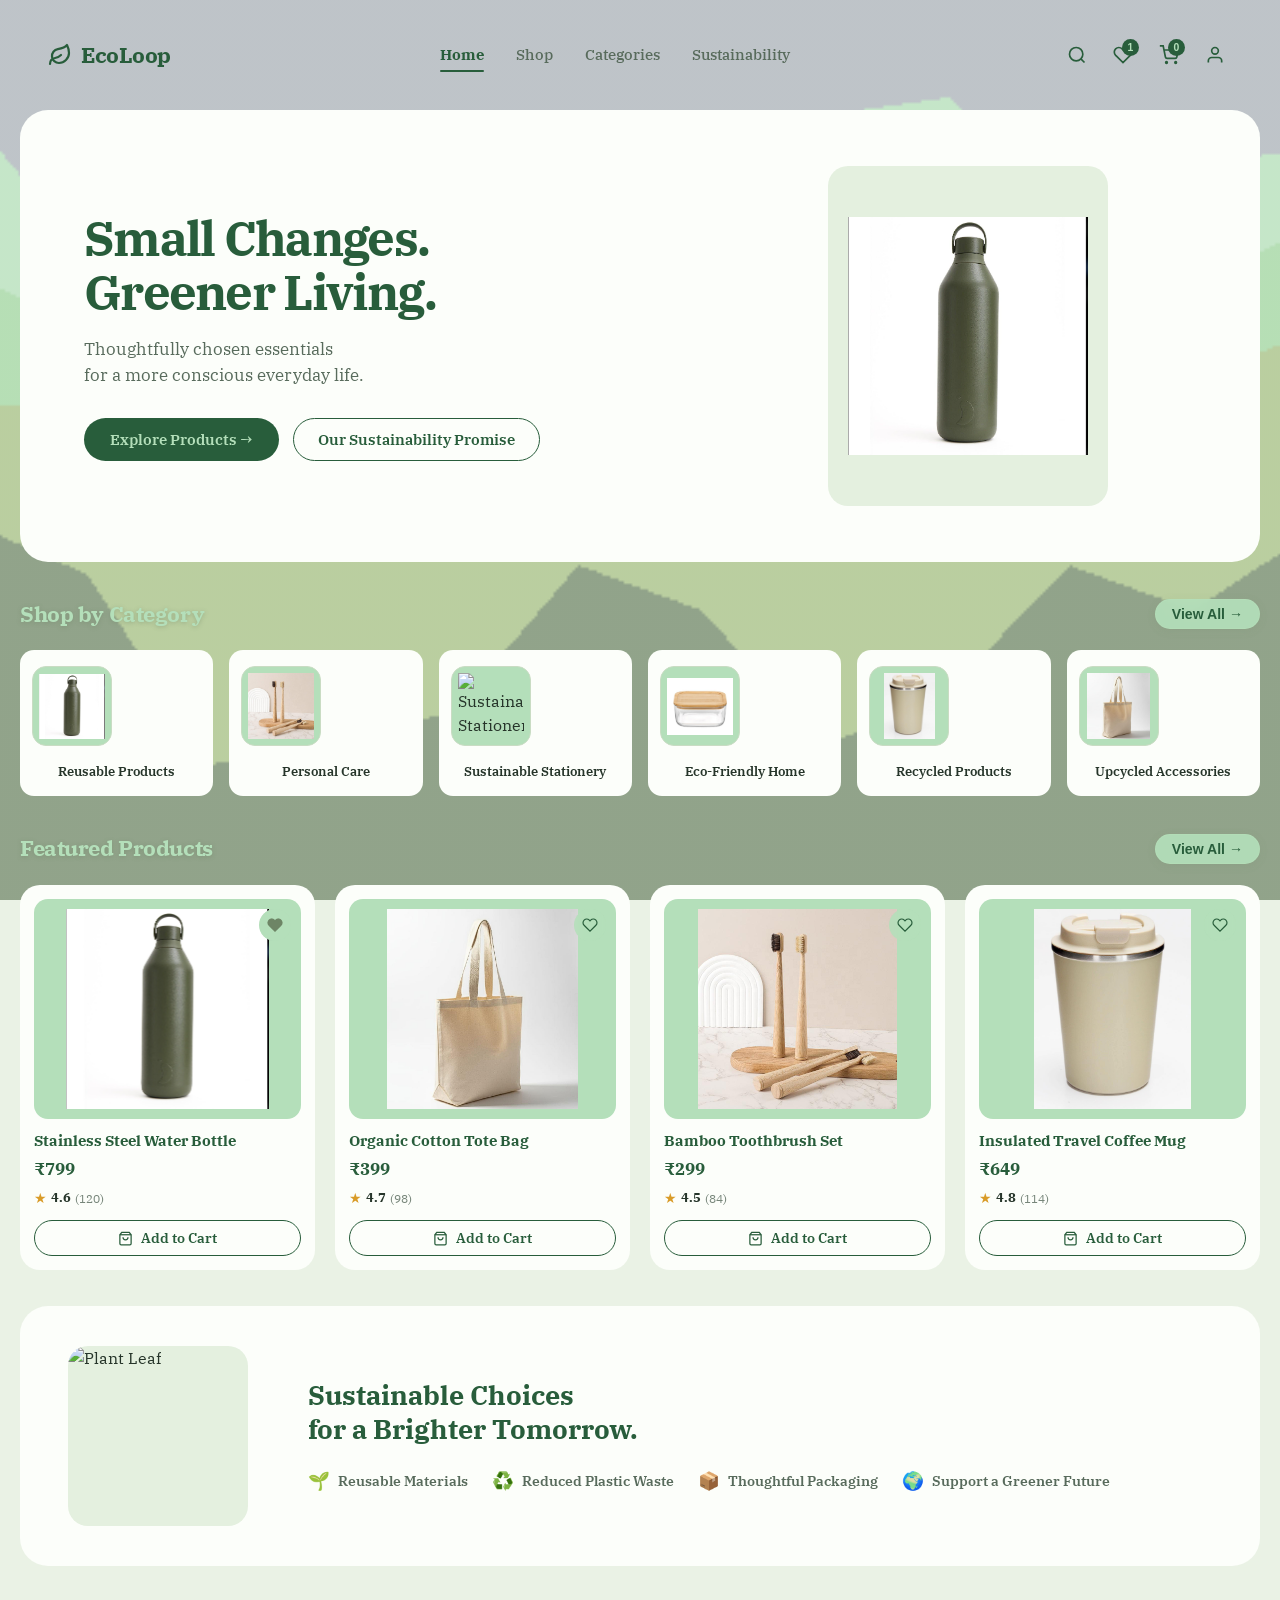
==== commit a28ce8f3: "Hi" ====
--- a/index.html
+++ b/index.html
@@ -40,6 +40,14 @@
           <a href="#" data-nav="sustainability">Sustainability</a>
         </nav>
 
+        <!-- Mobile Hamburger Button -->
+        <button class="nav-hamburger" id="nav-hamburger-btn" aria-label="Open navigation menu"
+          onclick="toggleMobileNav()">
+          <span></span>
+          <span></span>
+          <span></span>
+        </button>
+
         <!-- Right Quick Actions -->
         <div class="nav-right-actions">
           <button class="nav-icon-btn" id="nav-search-btn" aria-label="Search" onclick="switchView('shop')">
@@ -64,7 +72,7 @@
               <circle cx="20" cy="21" r="1"></circle>
               <path d="M1 1h4l2.68 13.39a2 2 0 0 0 2 1.61h9.72a2 2 0 0 0 2-1.61L23 6H6"></path>
             </svg>
-            <span class="nav-badge" id="nav-cart-badge">3</span>
+            <span class="nav-badge" id="nav-cart-badge">0</span>
           </button>
 
           <button class="nav-icon-btn user-btn" aria-label="User Account"
@@ -77,6 +85,33 @@
         </div>
       </div>
     </header>
+
+    <!-- Mobile Nav Drawer -->
+    <div class="mobile-nav-overlay" id="mobile-nav-overlay" onclick="closeMobileNav()"></div>
+    <nav class="mobile-nav-drawer" id="mobile-nav-drawer" aria-label="Mobile Navigation">
+      <div class="mobile-nav-header">
+        <a href="#" class="brand-logo" data-nav="home" aria-label="EcoLoop Home" onclick="closeMobileNav()">
+          <svg class="brand-leaf-icon" viewBox="0 0 24 24" fill="none" stroke="currentColor" stroke-width="2.2"
+            stroke-linecap="round" stroke-linejoin="round">
+            <path d="M11 20A7 7 0 0 1 9.8 6.1C15.5 5 17 4.48 19 2c1 2 2 4.18 2 8 0 5.5-4.78 10-10 10Z"></path>
+            <path d="M2 21c0-3 1.85-5.36 5.08-6C9.5 14.52 12 13 13 12"></path>
+          </svg>
+          <span class="brand-name">EcoLoop</span>
+        </a>
+        <button class="mobile-nav-close" onclick="closeMobileNav()" aria-label="Close navigation">✕</button>
+      </div>
+      <div class="mobile-nav-links">
+        <a href="#" data-nav="home" onclick="switchView('home'); closeMobileNav();">🏠 Home</a>
+        <a href="#" data-nav="shop" onclick="switchView('shop'); closeMobileNav();">🛍️ Shop</a>
+        <a href="#" data-nav="shop" onclick="switchView('shop'); closeMobileNav();">📦 Categories</a>
+        <a href="#" data-nav="sustainability" onclick="switchView('sustainability'); closeMobileNav();">🌿
+          Sustainability</a>
+      </div>
+      <div class="mobile-nav-actions">
+        <button class="btn-clean-primary btn-block" onclick="switchView('shop'); closeMobileNav();">Explore Products
+          →</button>
+      </div>
+    </nav>
 
     <!-- MAIN VIEWS WRAPPER -->
     <main class="site-main" id="main-content">
@@ -250,6 +285,15 @@
           <!-- Main Shop Grid -->
           <div class="shop-main-content">
             <div class="shop-toolbar-row">
+              <button class="mobile-filter-toggle-btn" id="mobile-filter-btn" onclick="toggleMobileFilters()"
+                aria-label="Toggle filters">
+                <svg viewBox="0 0 24 24" width="16" height="16" fill="none" stroke="currentColor" stroke-width="2">
+                  <line x1="4" y1="6" x2="20" y2="6"></line>
+                  <line x1="8" y1="12" x2="16" y2="12"></line>
+                  <line x1="11" y1="18" x2="13" y2="18"></line>
+                </svg>
+                Filters
+              </button>
               <span class="products-counter-txt" id="shop-product-count">24 products</span>
               <div class="shop-sort-wrap">
                 <label for="shop-sort-select">Sort by</label>
@@ -418,7 +462,7 @@
         </nav>
 
         <div class="cart-layout-card">
-          <h1 class="cart-title" id="cart-items-count-title">Your Cart (3 items)</h1>
+          <h1 class="cart-title" id="cart-items-count-title">Your Cart (0 items)</h1>
 
           <div class="cart-split-grid">
             <!-- Left: List of Cart Items -->
@@ -432,18 +476,18 @@
 
               <div class="summary-line">
                 <span>Subtotal</span>
-                <span id="cart-summary-subtotal">₹1,896</span>
+                <span id="cart-summary-subtotal">₹0</span>
               </div>
               <div class="summary-line">
                 <span>Delivery Charges</span>
-                <span id="cart-summary-delivery">₹40</span>
+                <span id="cart-summary-delivery">₹0</span>
               </div>
 
               <div class="summary-divider"></div>
 
               <div class="summary-line total-line">
                 <strong>Total</strong>
-                <strong class="total-amount" id="cart-summary-total">₹1,936</strong>
+                <strong class="total-amount" id="cart-summary-total">₹0</strong>
               </div>
 
               <button class="btn-clean-primary btn-block" onclick="goToCheckout()">
@@ -577,18 +621,18 @@
 
               <div class="summary-line">
                 <span>Subtotal</span>
-                <span id="checkout-subtotal">₹1,896</span>
+                <span id="checkout-subtotal">₹0</span>
               </div>
               <div class="summary-line">
                 <span>Delivery Charges</span>
-                <span id="checkout-delivery">₹40</span>
+                <span id="checkout-delivery">₹0</span>
               </div>
 
               <div class="summary-divider"></div>
 
               <div class="summary-line total-line">
                 <strong>Total</strong>
-                <strong class="total-amount" id="checkout-total">₹1,936</strong>
+                <strong class="total-amount" id="checkout-total">₹0</strong>
               </div>
             </div>
           </div>
@@ -630,12 +674,54 @@
           </div>
 
           <div class="success-btn-row">
-            <button class="btn-clean-primary" onclick="switchView('shop')">View Order Details</button>
+            <button class="btn-clean-primary" onclick="switchView('order-details')">View Order Details</button>
             <button class="btn-clean-outline" onclick="switchView('shop')">Continue Shopping</button>
           </div>
         </div>
       </section>
 
+
+      <section id="view-order-details" class="page-view">
+        <div class="order-details-wrapper">
+          <div class="order-details-header">
+            <div>
+              <p class="order-confirmed-label">Payment complete</p>
+              <h1 class="page-title">Your order details</h1>
+              <p class="page-subtitle">Thanks for choosing a more thoughtful way to shop.</p>
+            </div>
+            <span class="order-status-badge">Confirmed</span>
+          </div>
+          <div class="order-meta-grid">
+            <div class="order-meta-card"><span>Order number</span><strong id="order-details-number">—</strong></div>
+            <div class="order-meta-card"><span>Placed on</span><strong id="order-details-date">—</strong></div>
+            <div class="order-meta-card"><span>Payment method</span><strong id="order-details-payment">—</strong></div>
+          </div>
+          <div class="order-details-grid">
+            <section class="order-details-panel">
+              <h2>Items in this order</h2>
+              <div id="order-details-items" class="order-details-items"></div>
+            </section>
+            <aside class="order-details-side">
+              <section class="order-details-panel">
+                <h2>Delivery address</h2>
+                <div id="order-details-address" class="order-address"></div>
+                <p class="order-delivery-estimate">Estimated delivery: <strong>3–5 business days</strong></p>
+              </section>
+              <section class="order-details-panel order-total-panel">
+                <h2>Payment summary</h2>
+                <div class="summary-line"><span>Subtotal</span><span id="order-details-subtotal">₹0</span></div>
+                <div class="summary-line"><span>Delivery</span><span id="order-details-delivery">₹0</span></div>
+                <div class="summary-divider"></div>
+                <div class="summary-line total-line"><strong>Total paid</strong><strong id="order-details-total">₹0</strong></div>
+              </section>
+            </aside>
+          </div>
+          <div class="order-details-actions">
+            <button class="btn-clean-primary" onclick="switchView('shop')">Continue shopping</button>
+            <button class="btn-clean-outline" onclick="switchView('home')">Back to home</button>
+          </div>
+        </div>
+      </section>
 
       <!-- ======================================================== -->
       <!-- SCREEN 8: SUSTAINABILITY COMMITMENT VIEW                 -->
@@ -980,7 +1066,7 @@
             </div>
             <div class="qr-amount-display">
               <span class="qr-amount-label">Amount to Pay</span>
-              <span class="qr-amount-value" id="qr-amount-val">₹1,936</span>
+              <span class="qr-amount-value" id="qr-amount-val">₹0</span>
             </div>
             <div class="qr-upi-id-chip">
               <span>UPI ID:</span>
@@ -1022,7 +1108,7 @@
               </div>
               <div class="upi-amount-row">
                 <span>Total</span>
-                <strong id="upi-amount-display">₹1,936</strong>
+                <strong id="upi-amount-display">₹0</strong>
               </div>
               <button class="auth-submit-btn" onclick="sendUpiRequest()">Send Payment Request →</button>
             </div>
@@ -1079,7 +1165,7 @@
                     oninput="document.getElementById('card-name-display').textContent = this.value.toUpperCase() || 'YOUR NAME'">
                 </div>
               </div>
-              <button type="submit" class="auth-submit-btn">Pay <span id="card-pay-amount">₹1,936</span> Securely
+              <button type="submit" class="auth-submit-btn">Pay <span id="card-pay-amount">₹0</span> Securely
                 🔒</button>
             </form>
           </div>
@@ -1095,7 +1181,7 @@
           <div class="payment-summary-lines">
             <div class="summary-line">
               <span>Subtotal</span>
-              <span id="pay-subtotal">₹1,896</span>
+              <span id="pay-subtotal">₹0</span>
             </div>
             <div class="summary-line">
               <span>Delivery</span>
@@ -1108,7 +1194,7 @@
             <div class="summary-divider"></div>
             <div class="summary-line total-line">
               <strong>Total</strong>
-              <strong id="pay-total">₹1,936</strong>
+              <strong id="pay-total">₹0</strong>
             </div>
           </div>
           <div class="payment-security-badges">
@@ -1134,4 +1220,4 @@
   <script src="script.js"></script>
 </body>
 
-</html>+</html>
--- a/style.css
+++ b/style.css
@@ -5,20 +5,20 @@
    ========================================================================== */
 
 :root {
-  /* Exact Colors from Attached Mockup */
-  --bg-canvas: #6E8566;              /* Dark forest sage ambient backdrop */
-  --bg-card: #B4DFBA;                /* Clean warm light card background */
-  --bg-card-subtle: #A0D5A0;         /* Inner pill and block background */
-  --color-forest: #6E8566;           /* Deep Forest Green for headings, buttons, logo */
-  --color-forest-hover: #A5BF83;     /* Darker hover state */
-  --color-sage: #A5BF83;             /* Mid-tone muted sage green */
-  --color-sage-light: #A0D5A0;       /* Subtle sage border and pills */
-  --color-text-dark: #6E8566;        /* Deep charcoal dark text */
-  --color-text-muted: #6E8566;       /* Secondary text */
-  --color-text-light: #ABB1BA;       /* Placeholder / subtle label */
-  --color-border: #A5BF83;           /* Crisp subtle card border */
-  --color-accent-gold: #A5BF83;      /* Star rating amber */
-  --color-discount-green: #6E8566;   /* 20% OFF tag green */
+  /* Brighter botanical palette with clearer text contrast */
+  --bg-canvas: #EAF2E5;
+  --bg-card: #FCFEFA;
+  --bg-card-subtle: #E4F0DF;
+  --color-forest: #285D3B;
+  --color-forest-hover: #1E492E;
+  --color-sage: #83B96B;
+  --color-sage-light: #D2E6C9;
+  --color-text-dark: #26352A;
+  --color-text-muted: #586B5C;
+  --color-text-light: #768579;
+  --color-border: #C9DCC3;
+  --color-accent-gold: #D99B27;
+  --color-discount-green: #2F7847;
 
   /* Radii */
   --radius-sm: 8px;
@@ -129,8 +129,8 @@
 
 body {
   font-family: var(--font-sans);
-  background-color: #6E8566;
-  background-image: url('assets/bg.png');
+  background-color: var(--bg-canvas);
+  background-image: linear-gradient(rgba(246, 250, 242, 0.26), rgba(246, 250, 242, 0.26)), url('assets/bg.png');
   background-size: cover;
   background-position: center top;
   background-repeat: no-repeat;
@@ -1767,6 +1767,196 @@
   flex-wrap: wrap;
 }
 
+.order-details-wrapper {
+  background: var(--bg-card);
+  border: 1px solid var(--color-border);
+  border-radius: var(--radius-xl);
+  padding: 36px;
+  box-shadow: var(--glass-shadow-lg);
+}
+
+.order-details-header {
+  display: flex;
+  justify-content: space-between;
+  align-items: center;
+  gap: 20px;
+  margin-bottom: 24px;
+}
+
+.order-confirmed-label {
+  color: var(--color-discount-green);
+  font-size: 0.82rem;
+  font-weight: 700;
+  text-transform: uppercase;
+  letter-spacing: 0.06em;
+  margin-bottom: 6px;
+}
+
+.order-status-badge {
+  background: var(--bg-card-subtle);
+  color: var(--color-discount-green);
+  border: 1px solid var(--color-border);
+  border-radius: var(--radius-pill);
+  padding: 8px 14px;
+  font-size: 0.85rem;
+  font-weight: 700;
+  white-space: nowrap;
+}
+
+.order-meta-grid {
+  display: grid;
+  grid-template-columns: repeat(3, minmax(0, 1fr));
+  gap: 12px;
+  margin-bottom: 20px;
+}
+
+.order-meta-card,
+.order-details-panel {
+  background: var(--bg-card-subtle);
+  border: 1px solid var(--color-border);
+  border-radius: var(--radius-lg);
+  padding: 20px;
+  min-width: 0;
+}
+
+.order-meta-card span,
+.order-meta-card strong {
+  display: block;
+  overflow-wrap: anywhere;
+}
+
+.order-meta-card span {
+  color: var(--color-text-muted);
+  font-size: 0.82rem;
+  margin-bottom: 5px;
+}
+
+.order-meta-card strong {
+  color: var(--color-forest);
+}
+
+.order-details-grid {
+  display: grid;
+  grid-template-columns: minmax(0, 1.35fr) minmax(280px, 0.85fr);
+  align-items: start;
+  gap: 20px;
+}
+
+.order-details-side {
+  display: grid;
+  gap: 16px;
+}
+
+.order-details-panel h2 {
+  color: var(--color-forest);
+  font-size: 1.08rem;
+  margin: 0 0 16px;
+}
+
+.order-details-items {
+  display: grid;
+  gap: 12px;
+}
+
+.order-detail-item {
+  display: flex;
+  align-items: center;
+  gap: 12px;
+  min-width: 0;
+  padding-bottom: 12px;
+  border-bottom: 1px solid var(--color-border);
+}
+
+.order-detail-item:last-child {
+  padding-bottom: 0;
+  border-bottom: 0;
+}
+
+.order-detail-item img {
+  width: 60px;
+  height: 60px;
+  flex: 0 0 60px;
+  object-fit: contain;
+  border-radius: var(--radius-sm);
+  background: var(--bg-card);
+}
+
+.order-detail-item-info {
+  display: grid;
+  gap: 4px;
+  min-width: 0;
+  flex: 1;
+}
+
+.order-detail-item-info strong,
+.order-detail-item-price {
+  overflow-wrap: anywhere;
+}
+
+.order-detail-item-info span,
+.order-address,
+.order-delivery-estimate {
+  color: var(--color-text-muted);
+  font-size: 0.88rem;
+}
+
+.order-address {
+  display: grid;
+  gap: 4px;
+  overflow-wrap: anywhere;
+}
+
+.order-address strong {
+  color: var(--color-text-dark);
+}
+
+.order-delivery-estimate {
+  margin: 16px 0 0;
+}
+
+.order-delivery-estimate strong {
+  color: var(--color-forest);
+}
+
+.order-total-panel .total-line {
+  margin-bottom: 0;
+}
+
+.order-details-actions {
+  display: flex;
+  justify-content: flex-end;
+  gap: 12px;
+  flex-wrap: wrap;
+  margin-top: 24px;
+}
+
+@media (max-width: 768px) {
+  .order-details-wrapper {
+    padding: 24px 18px;
+  }
+
+  .order-details-grid,
+  .order-meta-grid {
+    grid-template-columns: 1fr;
+  }
+}
+
+@media (max-width: 480px) {
+  .order-details-header {
+    align-items: flex-start;
+    flex-direction: column;
+  }
+
+  .order-details-actions {
+    flex-direction: column;
+  }
+
+  .order-details-actions button {
+    width: 100%;
+    justify-content: center;
+  }
+}
+
 /* ==========================================================================
    SCREEN 7: ABOUT ECOLOOP
    ========================================================================== */
@@ -1969,7 +2159,156 @@
 }
 
 /* ==========================================================================
-   RESPONSIVE DESIGN
+   HAMBURGER BUTTON
+   ========================================================================== */
+.nav-hamburger {
+  display: none;
+  flex-direction: column;
+  justify-content: center;
+  align-items: center;
+  gap: 5px;
+  background: none;
+  border: none;
+  cursor: pointer;
+  padding: 6px;
+  border-radius: var(--radius-sm);
+  transition: var(--transition);
+  margin-left: auto;
+  margin-right: 8px;
+}
+
+.nav-hamburger span {
+  display: block;
+  width: 22px;
+  height: 2px;
+  background: var(--color-forest);
+  border-radius: 2px;
+  transition: var(--transition);
+}
+
+.nav-hamburger:hover {
+  background: var(--bg-card-subtle);
+}
+
+/* ==========================================================================
+   MOBILE NAV DRAWER
+   ========================================================================== */
+.mobile-nav-overlay {
+  display: none;
+  position: fixed;
+  inset: 0;
+  background: rgba(0, 0, 0, 0.4);
+  z-index: 400;
+  opacity: 0;
+  transition: opacity 0.3s ease;
+}
+
+.mobile-nav-overlay.active {
+  display: block;
+  opacity: 1;
+}
+
+.mobile-nav-drawer {
+  position: fixed;
+  top: 0;
+  left: -100%;
+  width: min(300px, 85vw);
+  height: 100vh;
+  background: var(--bg-card);
+  z-index: 500;
+  display: flex;
+  flex-direction: column;
+  padding: 0;
+  box-shadow: 4px 0 32px rgba(0, 0, 0, 0.2);
+  transition: left 0.35s cubic-bezier(0.16, 1, 0.3, 1);
+  overflow-y: auto;
+}
+
+.mobile-nav-drawer.open {
+  left: 0;
+}
+
+.mobile-nav-header {
+  display: flex;
+  align-items: center;
+  justify-content: space-between;
+  padding: 20px 20px 16px;
+  border-bottom: 1px solid var(--color-border);
+}
+
+.mobile-nav-close {
+  background: var(--bg-card-subtle);
+  border: none;
+  color: var(--color-forest);
+  font-size: 1.1rem;
+  width: 32px;
+  height: 32px;
+  border-radius: 50%;
+  cursor: pointer;
+  display: flex;
+  align-items: center;
+  justify-content: center;
+  transition: var(--transition);
+}
+
+.mobile-nav-close:hover {
+  background: var(--color-forest);
+  color: #B4DFBA;
+}
+
+.mobile-nav-links {
+  display: flex;
+  flex-direction: column;
+  padding: 16px 0;
+  flex: 1;
+}
+
+.mobile-nav-links a {
+  text-decoration: none;
+  color: var(--color-forest);
+  font-size: 1rem;
+  font-weight: 600;
+  padding: 14px 24px;
+  border-bottom: 1px solid rgba(165, 191, 131, 0.2);
+  transition: var(--transition);
+}
+
+.mobile-nav-links a:hover {
+  background: var(--bg-card-subtle);
+  padding-left: 32px;
+}
+
+.mobile-nav-actions {
+  padding: 20px;
+  border-top: 1px solid var(--color-border);
+}
+
+/* ==========================================================================
+   MOBILE FILTER TOGGLE BUTTON
+   ========================================================================== */
+.mobile-filter-toggle-btn {
+  display: none;
+  align-items: center;
+  gap: 6px;
+  background: var(--bg-card);
+  border: 1.5px solid var(--color-forest);
+  border-radius: var(--radius-pill);
+  color: var(--color-forest);
+  font-family: inherit;
+  font-size: 0.85rem;
+  font-weight: 600;
+  padding: 7px 14px;
+  cursor: pointer;
+  transition: var(--transition);
+}
+
+.mobile-filter-toggle-btn:hover {
+  background: var(--color-forest);
+  color: #B4DFBA;
+}
+
+/* ==========================================================================
+   RESPONSIVE DESIGN — TABLET (≤1024px)
    ========================================================================== */
 @media (max-width: 1024px) {
   .categories-row {
@@ -1979,68 +2318,499 @@
     grid-template-columns: repeat(2, 1fr);
   }
   .clean-hero-card {
-  background: var(--bg-card);
-  backdrop-filter: var(--glass-blur);
-  -webkit-backdrop-filter: var(--glass-blur);
-  border: var(--glass-border);
-  border-radius: var(--radius-xl);
-  padding: 56px 64px;
-  display: grid;
-  grid-template-columns: 1.15fr 0.85fr;
-  align-items: center;
-  gap: 40px;
-  margin-bottom: 36px;
-  position: relative;
-  overflow: hidden;
-  box-shadow: var(--glass-shadow-lg);
-}
-  .hero-right-visual {
-    display: none;
+    padding: 40px 40px;
+    grid-template-columns: 1.2fr 0.8fr;
+    gap: 24px;
+  }
+  .hero-bottle-wrap {
+    width: 220px;
+    height: 270px;
   }
   .shop-layout {
-    grid-template-columns: 1fr;
-  }
-  .pdp-top-layout,
+    grid-template-columns: 210px 1fr;
+    gap: 20px;
+  }
+  .pdp-top-layout {
+    padding: 28px;
+    gap: 32px;
+  }
   .cart-split-grid,
-  .checkout-grid-layout,
+  .checkout-grid-layout {
+    gap: 28px;
+  }
   .sustainability-layout-grid,
   .about-split-row {
     grid-template-columns: 1fr;
-  }
-}
-
-@media (max-width: 640px) {
+    gap: 28px;
+  }
+  .payment-layout {
+    grid-template-columns: 1fr 300px;
+    gap: 24px;
+  }
+}
+
+/* ==========================================================================
+   RESPONSIVE DESIGN — MOBILE (≤768px)
+   ========================================================================== */
+@media (max-width: 768px) {
   body {
-    padding: 12px 10px 60px;
-  }
+    padding: 12px 12px 70px;
+  }
+
+  /* --- Header --- */
   .site-header {
-  background: var(--glass-bg-header);
-  backdrop-filter: var(--glass-blur);
-  -webkit-backdrop-filter: var(--glass-blur);
-  border: var(--glass-border);
-  border-radius: var(--radius-xl);
-  padding: 14px 28px;
-  margin-bottom: 24px;
-  box-shadow: var(--glass-shadow);
-  position: sticky;
-  top: 16px;
-  z-index: 100;
-}
+    padding: 10px 16px;
+    top: 10px;
+    border-radius: var(--radius-lg);
+  }
+
   .site-nav {
-    display: none; /* Mobile navigation simplified */
-  }
+    display: none;
+  }
+
+  .nav-hamburger {
+    display: flex;
+  }
+
+  .nav-right-actions {
+    gap: 6px;
+  }
+
+  .nav-icon-btn svg {
+    width: 18px;
+    height: 18px;
+  }
+
+  /* Hide user button on very small screens to save space */
+  .user-btn {
+    display: none;
+  }
+
+  /* --- Hero --- */
+  .clean-hero-card {
+    grid-template-columns: 1fr;
+    padding: 32px 24px;
+    gap: 24px;
+    text-align: center;
+  }
+
+  .hero-right-visual {
+    display: none;
+  }
+
+  .hero-main-title {
+    font-size: clamp(1.8rem, 6vw, 2.4rem);
+  }
+
+  .hero-subtitle {
+    font-size: 0.95rem;
+  }
+
+  .hero-btn-row {
+    justify-content: center;
+  }
+
+  /* --- Categories --- */
+  .categories-row {
+    grid-template-columns: repeat(3, 1fr);
+    gap: 10px;
+  }
+
+  .category-img-wrap {
+    width: 56px;
+    height: 56px;
+    margin: 0 auto 8px;
+  }
+
+  .category-card {
+    padding: 12px 8px 10px;
+  }
+
+  .category-label {
+    font-size: 0.72rem;
+  }
+
+  /* --- Products grids --- */
+  .products-row-grid {
+    grid-template-columns: repeat(2, 1fr);
+    gap: 14px;
+  }
+
+  .product-item-img-wrap {
+    height: 170px;
+  }
+
+  /* --- Home bottom banner --- */
+  .home-bottom-banner {
+    grid-template-columns: 1fr;
+    padding: 28px 24px;
+    gap: 20px;
+  }
+
+  .banner-plant-bg {
+    width: 100%;
+    height: 160px;
+  }
+
+  .banner-headline {
+    font-size: 1.3rem;
+  }
+
+  .banner-pillars {
+    gap: 14px;
+  }
+
+  /* --- Shop page --- */
+  .shop-page-head {
+    padding: 24px 20px;
+  }
+
+  .shop-search-bar {
+    max-width: 100%;
+  }
+
+  .shop-layout {
+    grid-template-columns: 1fr;
+    gap: 0;
+  }
+
+  /* On mobile, sidebar hides by default and slides down when toggled */
+  .shop-sidebar {
+    display: none;
+    border-radius: var(--radius-lg);
+    margin-bottom: 16px;
+  }
+
+  .shop-sidebar.mobile-open {
+    display: flex;
+  }
+
+  .mobile-filter-toggle-btn {
+    display: inline-flex;
+  }
+
+  .shop-toolbar-row {
+    flex-wrap: wrap;
+    gap: 8px;
+  }
+
+  .shop-products-grid {
+    grid-template-columns: repeat(2, 1fr);
+    gap: 14px;
+  }
+
+  /* --- PDP --- */
+  .pdp-top-layout {
+    grid-template-columns: 1fr;
+    padding: 20px;
+    gap: 24px;
+  }
+
+  .pdp-gallery-col {
+    flex-direction: column-reverse;
+    gap: 10px;
+  }
+
+  .pdp-thumb-strip {
+    flex-direction: row;
+    overflow-x: auto;
+    gap: 8px;
+  }
+
+  .pdp-thumb-item {
+    width: 56px;
+    height: 56px;
+    flex-shrink: 0;
+  }
+
+  .pdp-main-img-box {
+    height: 280px;
+  }
+
+  .pdp-product-title {
+    font-size: 1.4rem;
+  }
+
+  .pdp-price {
+    font-size: 1.3rem;
+  }
+
+  .pdp-actions-row {
+    flex-wrap: wrap;
+  }
+
+  .pdp-btn-wish {
+    width: 100%;
+    justify-content: center;
+  }
+
+  .pdp-tabs-container {
+    padding: 20px 16px;
+  }
+
+  .pdp-tab-headers {
+    gap: 16px;
+    overflow-x: auto;
+  }
+
+  .pdp-tab-btn {
+    font-size: 0.85rem;
+    white-space: nowrap;
+  }
+
+  /* --- Cart --- */
+  .cart-layout-card {
+    padding: 24px 16px;
+  }
+
+  .cart-title {
+    font-size: 1.35rem;
+    margin-bottom: 20px;
+  }
+
+  .cart-split-grid {
+    grid-template-columns: 1fr;
+    gap: 28px;
+  }
+
+  .cart-product-row {
+    padding: 12px;
+  }
+
+  /* --- Checkout --- */
+  .checkout-card-wrapper {
+    padding: 24px 16px;
+  }
+
+  .checkout-top-header {
+    flex-direction: column;
+    align-items: flex-start;
+    gap: 14px;
+    margin-bottom: 24px;
+  }
+
+  .checkout-title {
+    font-size: 1.35rem;
+  }
+
+  .checkout-steps-row {
+    font-size: 0.78rem;
+  }
+
+  .step-line {
+    width: 16px;
+  }
+
+  .checkout-grid-layout {
+    grid-template-columns: 1fr;
+    gap: 28px;
+  }
+
+  .form-field-row {
+    grid-template-columns: 1fr 1fr;
+  }
+
+  .form-field-row.two-col {
+    grid-template-columns: 1fr;
+  }
+
+  /* --- Success page --- */
+  .success-card-modal {
+    padding: 36px 20px;
+    margin: 10px auto;
+  }
+
+  .success-heading {
+    font-size: 1.3rem;
+  }
+
+  .success-btn-row {
+    flex-direction: column;
+    align-items: stretch;
+  }
+
+  .success-btn-row .btn-clean-primary,
+  .success-btn-row .btn-clean-outline {
+    width: 100%;
+    justify-content: center;
+  }
+
+  /* --- Sustainability --- */
+  .sustainability-card-wrapper {
+    padding: 24px 16px;
+  }
+
+  .sustainability-layout-grid {
+    grid-template-columns: 1fr;
+    gap: 28px;
+  }
+
+  /* --- Auth / Login --- */
+  .auth-card {
+    grid-template-columns: 1fr;
+    width: 95%;
+  }
+
+  .auth-brand-panel {
+    display: none;
+  }
+
+  .auth-form-panel {
+    padding: 28px 24px;
+  }
+
+  /* --- Payment --- */
+  .payment-layout {
+    grid-template-columns: 1fr;
+    gap: 20px;
+  }
+
+  .payment-card {
+    padding: 20px 16px;
+  }
+
+  .payment-summary-col {
+    position: static;
+  }
+
+  .card-preview {
+    width: 100%;
+    max-width: 300px;
+  }
+
+  /* --- Section heading sizes --- */
+  .page-title {
+    font-size: 1.55rem;
+  }
+
+  .section-heading {
+    font-size: 1.15rem;
+  }
+}
+
+/* ==========================================================================
+   RESPONSIVE DESIGN — SMALL PHONES (≤480px)
+   ========================================================================== */
+@media (max-width: 480px) {
+  body {
+    padding: 8px 8px 60px;
+  }
+
+  .site-header {
+    padding: 8px 12px;
+    top: 8px;
+  }
+
+  /* Hide wishlist button on very small screens */
+  #nav-wishlist-btn {
+    display: none;
+  }
+
+  .clean-hero-card {
+    padding: 24px 16px;
+    border-radius: var(--radius-lg);
+  }
+
+  .hero-main-title {
+    font-size: clamp(1.6rem, 7vw, 2rem);
+  }
+
+  .hero-btn-row {
+    flex-direction: column;
+    gap: 10px;
+  }
+
+  .hero-btn-row .btn-clean-primary,
+  .hero-btn-row .btn-clean-outline {
+    width: 100%;
+    justify-content: center;
+  }
+
   .categories-row {
     grid-template-columns: repeat(2, 1fr);
-  }
+    gap: 8px;
+  }
+
   .products-row-grid,
   .shop-products-grid {
+    grid-template-columns: repeat(2, 1fr);
+    gap: 10px;
+  }
+
+  .product-item-card {
+    padding: 10px;
+  }
+
+  .product-item-img-wrap {
+    height: 140px;
+  }
+
+  .product-item-name {
+    font-size: 0.82rem;
+  }
+
+  .product-item-price {
+    font-size: 0.9rem;
+  }
+
+  .home-bottom-banner {
+    padding: 20px 16px;
+  }
+
+  .banner-pillars {
+    flex-direction: column;
+    gap: 10px;
+    align-items: flex-start;
+  }
+
+  .shop-page-head {
+    padding: 18px 14px;
+  }
+
+  .cart-row-img {
+    width: 56px;
+    height: 56px;
+  }
+
+  .cart-product-row {
+    gap: 10px;
+  }
+
+  .form-field-row {
     grid-template-columns: 1fr;
   }
+
+  .pdp-specs-pill-row {
+    gap: 8px;
+  }
+
+  .pdp-spec-pill {
+    padding: 8px 12px;
+  }
+
   .about-pillars-grid {
     grid-template-columns: repeat(2, 1fr);
   }
-  .form-field-row {
+
+  .payment-method-tabs {
+    gap: 4px;
+  }
+
+  .pay-tab {
+    font-size: 0.75rem;
+    padding: 8px 8px;
+  }
+
+  .auth-social-row {
     grid-template-columns: 1fr;
+  }
+
+  .checkout-steps-row {
+    gap: 6px;
+  }
+
+  .step-line {
+    width: 10px;
   }
 }
 
@@ -2957,23 +3727,12 @@
   font-size: 0.9rem;
 }
 
-/* Responsive Auth / Payment */
+/* Responsive Auth / Payment — overrides handled in the ≤768px block above */
 @media (max-width: 900px) {
   .auth-card {
-  background: rgba(180, 223, 186, 0.88);
-  backdrop-filter: blur(24px) saturate(160%);
-  -webkit-backdrop-filter: blur(24px) saturate(160%);
-  border: var(--glass-border);
-  border-radius: var(--radius-xl);
-  display: grid;
-  grid-template-columns: 1fr 1.2fr;
-  max-width: 820px;
-  width: 90%;
-  overflow: hidden;
-  box-shadow: 0 24px 60px 0 rgba(110, 133, 102, 0.35), inset 0 1px 1px 0 rgba(180, 223, 186, 0.8);
-  position: relative;
-  animation: authModalIn 0.35s cubic-bezier(0.16, 1, 0.3, 1);
-}
+    grid-template-columns: 1fr;
+    width: 90%;
+  }
   .auth-brand-panel {
     display: none;
   }
@@ -3095,3 +3854,109 @@
 #view-payment .payment-card {
   margin: auto;
 }
+
+/* Small-screen fit fixes */
+@media (max-width: 600px) {
+  .toast-shelf {
+    left: 12px;
+    right: 12px;
+    bottom: 12px;
+    align-items: stretch;
+  }
+
+  .clean-toast {
+    max-width: 100%;
+    box-sizing: border-box;
+    border-radius: var(--radius-md);
+    overflow-wrap: anywhere;
+  }
+
+  .auth-overlay-wrap {
+    padding: 12px;
+    align-items: flex-start;
+  }
+
+  .auth-card {
+    width: 100%;
+    max-width: 480px;
+    margin: auto;
+  }
+
+  .auth-form-panel {
+    min-width: 0;
+    padding: 24px 20px;
+  }
+
+  .auth-social-row {
+    grid-template-columns: 1fr;
+  }
+
+  .auth-social-btn {
+    min-width: 0;
+    padding-inline: 12px;
+  }
+
+  .payment-card {
+    padding: 20px 16px;
+  }
+
+  .payment-card,
+  .payment-layout,
+  .payment-layout > *,
+  .auth-card,
+  .auth-form-panel {
+    min-width: 0;
+  }
+
+  .qr-svg {
+    width: min(200px, 62vw);
+    height: auto;
+  }
+
+  .qr-pulse-ring {
+    width: min(260px, 78vw);
+    height: min(260px, 78vw);
+  }
+
+  .products-row-grid,
+  .shop-products-grid {
+    grid-template-columns: repeat(2, minmax(0, 1fr));
+  }
+
+  .product-item-card {
+    min-width: 0;
+  }
+
+  .product-item-name,
+  .product-item-rating {
+    overflow-wrap: anywhere;
+  }
+
+  .product-item-rating {
+    flex-wrap: wrap;
+    row-gap: 2px;
+  }
+
+  .btn-add-cart-outline {
+    padding-inline: 8px;
+    font-size: 0.78rem;
+  }
+}
+
+@media (max-width: 360px) {
+  .auth-form-panel {
+    padding: 20px 16px;
+  }
+
+  .product-item-img-wrap {
+    height: 120px;
+  }
+
+  .product-item-card {
+    padding: 8px;
+  }
+
+  .rating-count {
+    font-size: 0.7rem;
+  }
+}
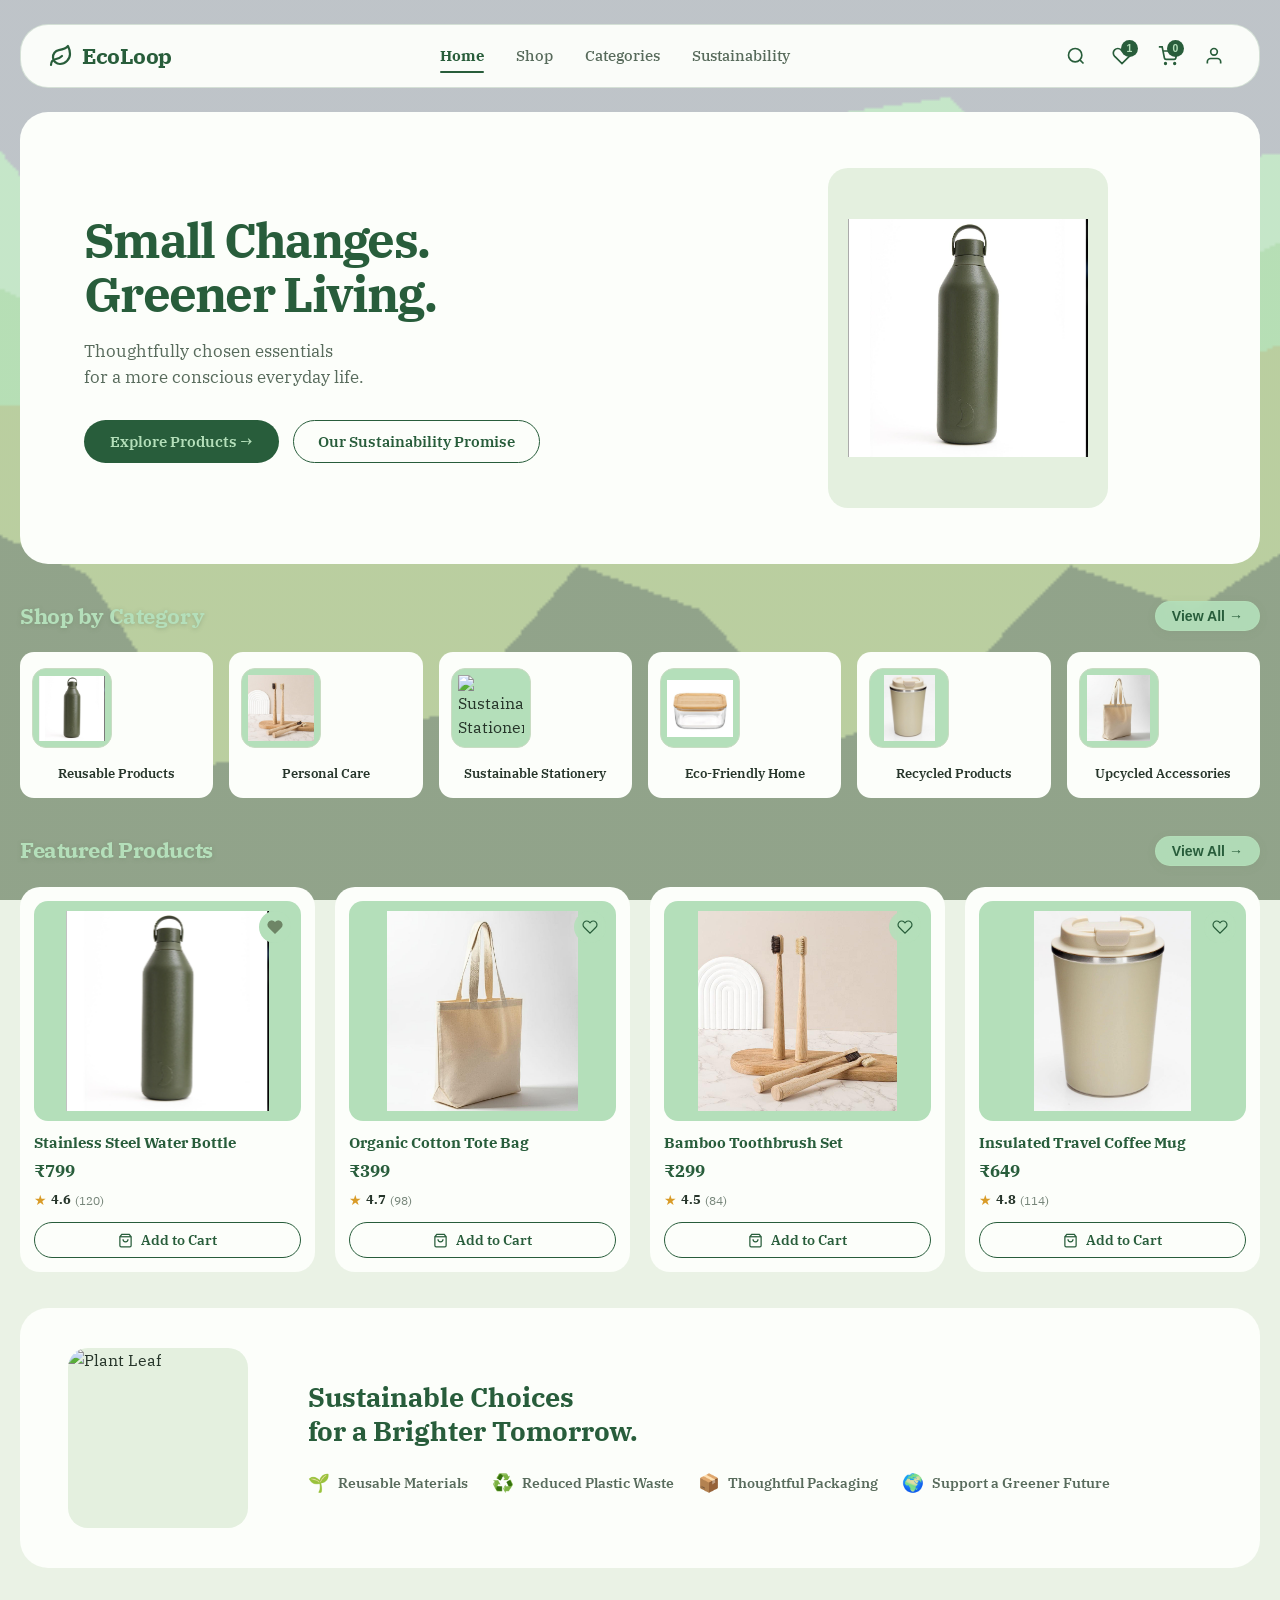
==== commit 792da01c: "Hi" ====
--- a/index.html
+++ b/index.html
@@ -712,7 +712,8 @@
                 <div class="summary-line"><span>Subtotal</span><span id="order-details-subtotal">₹0</span></div>
                 <div class="summary-line"><span>Delivery</span><span id="order-details-delivery">₹0</span></div>
                 <div class="summary-divider"></div>
-                <div class="summary-line total-line"><strong>Total paid</strong><strong id="order-details-total">₹0</strong></div>
+                <div class="summary-line total-line"><strong>Total paid</strong><strong
+                    id="order-details-total">₹0</strong></div>
               </section>
             </aside>
           </div>
@@ -1220,4 +1221,4 @@
   <script src="script.js"></script>
 </body>
 
-</html>
+</html>
--- a/style.css
+++ b/style.css
@@ -152,10 +152,10 @@
    SITE HEADER & NAVIGATION
    ========================================================================== */
 .site-header {
-  background: var(--glass-bg-header);
-  backdrop-filter: var(--glass-blur);
-  -webkit-backdrop-filter: var(--glass-blur);
-  border: var(--glass-border);
+  background: rgba(252, 254, 250, 0.97);
+  backdrop-filter: blur(14px);
+  -webkit-backdrop-filter: blur(14px);
+  border: 1px solid rgba(40, 93, 59, 0.18);
   border-radius: var(--radius-xl);
   padding: 14px 28px;
   margin-bottom: 24px;
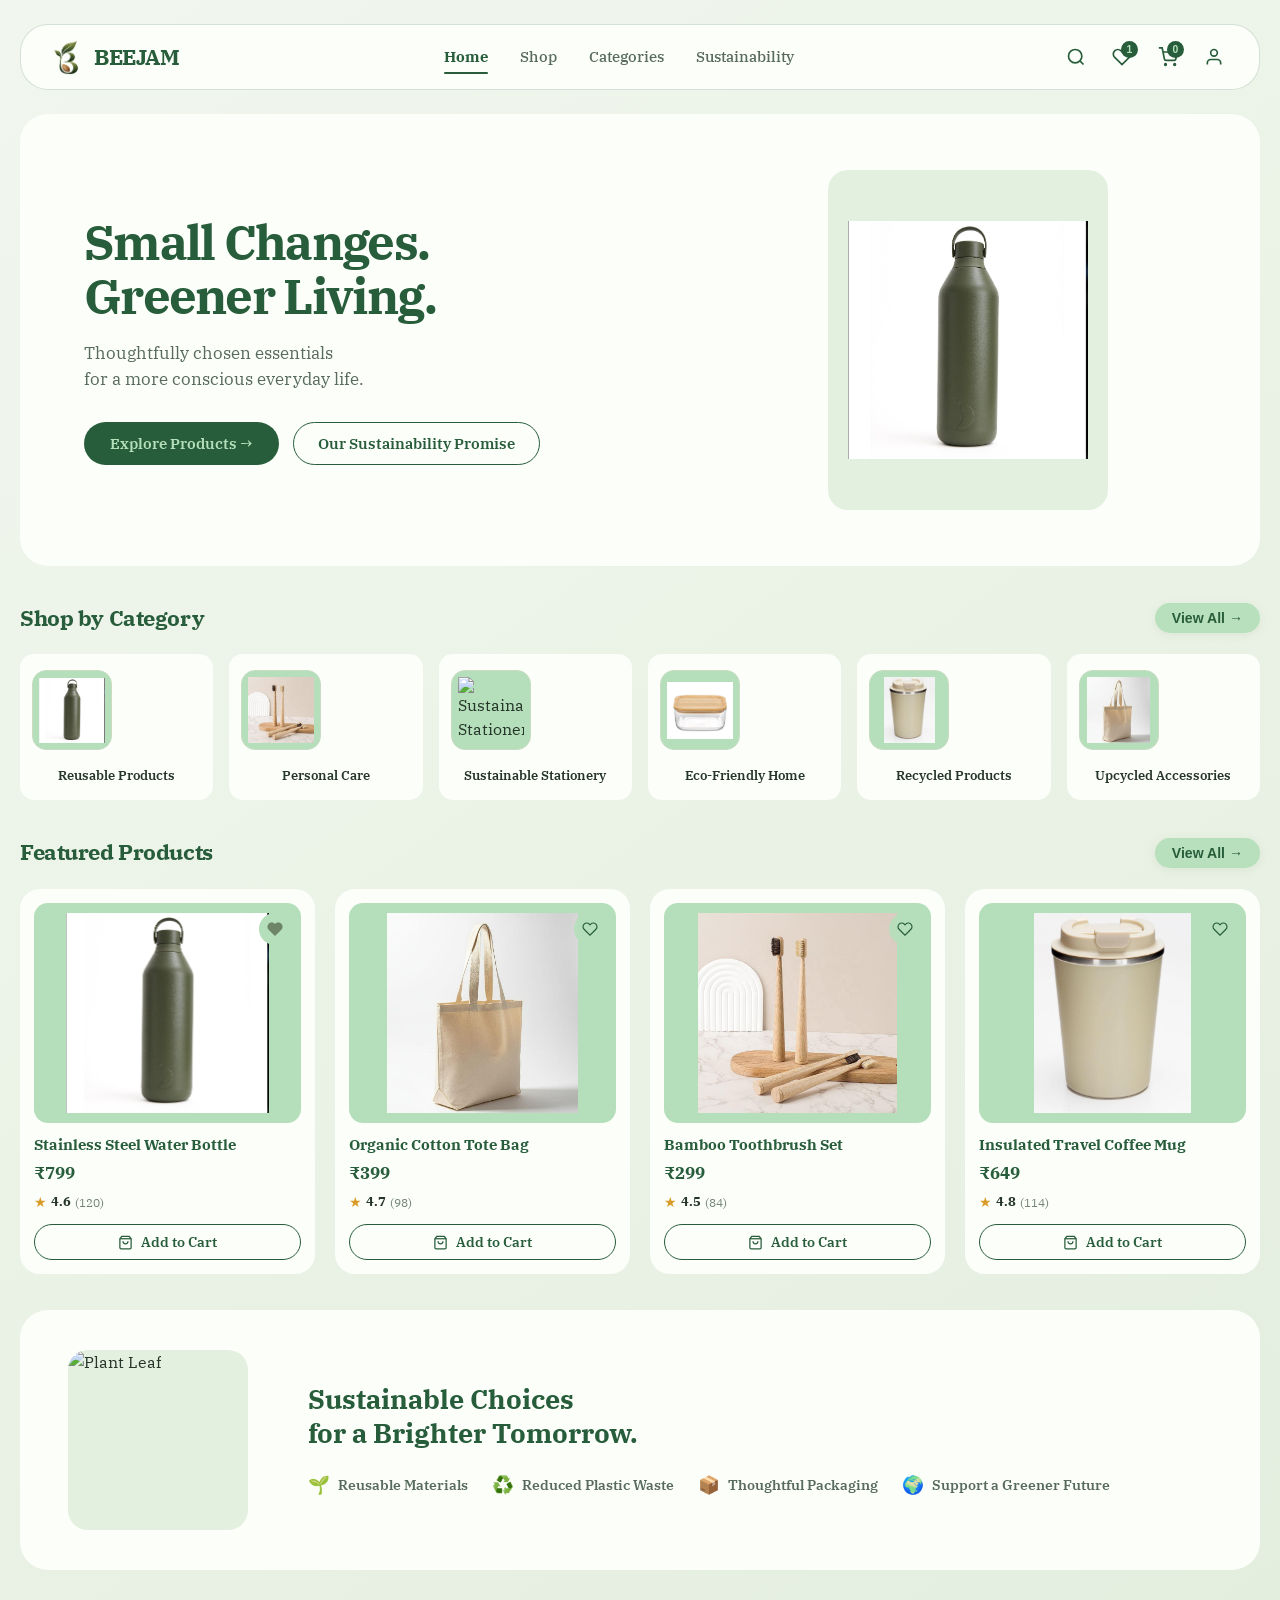
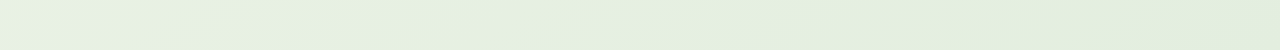
==== commit c2d8e0d4: "Hi" ====
--- a/index.html
+++ b/index.html
@@ -4,7 +4,8 @@
 <head>
   <meta charset="UTF-8">
   <meta name="viewport" content="width=device-width, initial-scale=1.0">
-  <title>EcoLoop — Small Changes. Greener Living.</title>
+  <link rel="icon" type="image/png" href="assets/beejam-logo.png">
+  <title>BEEJAM — Small Changes. Greener Living.</title>
   <meta name="description"
     content="Thoughtfully chosen essentials for a more conscious everyday life. Verified sustainable products made with bamboo, steel, and recycled materials.">
   <link rel="preconnect" href="https://fonts.googleapis.com">
@@ -23,13 +24,9 @@
     <header class="site-header">
       <div class="header-inner">
         <!-- Logo -->
-        <a href="#" class="brand-logo" data-nav="home" aria-label="EcoLoop Home">
-          <svg class="brand-leaf-icon" viewBox="0 0 24 24" fill="none" stroke="currentColor" stroke-width="2.2"
-            stroke-linecap="round" stroke-linejoin="round">
-            <path d="M11 20A7 7 0 0 1 9.8 6.1C15.5 5 17 4.48 19 2c1 2 2 4.18 2 8 0 5.5-4.78 10-10 10Z"></path>
-            <path d="M2 21c0-3 1.85-5.36 5.08-6C9.5 14.52 12 13 13 12"></path>
-          </svg>
-          <span class="brand-name">EcoLoop</span>
+        <a href="#" class="brand-logo" data-nav="home" aria-label="BEEJAM Home">
+          <img class="brand-leaf-icon" src="assets/beejam-logo.png" alt="">
+          <span class="brand-name">BEEJAM</span>
         </a>
 
         <!-- Main Navigation Links -->
@@ -90,13 +87,9 @@
     <div class="mobile-nav-overlay" id="mobile-nav-overlay" onclick="closeMobileNav()"></div>
     <nav class="mobile-nav-drawer" id="mobile-nav-drawer" aria-label="Mobile Navigation">
       <div class="mobile-nav-header">
-        <a href="#" class="brand-logo" data-nav="home" aria-label="EcoLoop Home" onclick="closeMobileNav()">
-          <svg class="brand-leaf-icon" viewBox="0 0 24 24" fill="none" stroke="currentColor" stroke-width="2.2"
-            stroke-linecap="round" stroke-linejoin="round">
-            <path d="M11 20A7 7 0 0 1 9.8 6.1C15.5 5 17 4.48 19 2c1 2 2 4.18 2 8 0 5.5-4.78 10-10 10Z"></path>
-            <path d="M2 21c0-3 1.85-5.36 5.08-6C9.5 14.52 12 13 13 12"></path>
-          </svg>
-          <span class="brand-name">EcoLoop</span>
+        <a href="#" class="brand-logo" data-nav="home" aria-label="BEEJAM Home" onclick="closeMobileNav()">
+          <img class="brand-leaf-icon" src="assets/beejam-logo.png" alt="">
+          <span class="brand-name">BEEJAM</span>
         </a>
         <button class="mobile-nav-close" onclick="closeMobileNav()" aria-label="Close navigation">✕</button>
       </div>
@@ -142,7 +135,7 @@
 
           <div class="hero-right-visual">
             <div class="hero-bottle-wrap">
-              <img src="assets/product-green-bottle.png" alt="EcoLoop Insulated Stainless Steel Bottle"
+              <img src="assets/product-green-bottle.png" alt="BEEJAM Insulated Stainless Steel Bottle"
                 class="hero-bottle-img">
             </div>
           </div>
@@ -652,7 +645,7 @@
           </div>
 
           <h2 class="success-heading">Order Placed Successfully!</h2>
-          <p class="success-subheading">Thank you for shopping with EcoLoop.<br>Your order number is
+          <p class="success-subheading">Thank you for shopping with BEEJAM.<br>Your order number is
             <strong>#ELP123456</strong>
           </p>
 
@@ -798,12 +791,8 @@
         <div class="auth-brand-content">
           <div class="auth-leaf-bg">🍃</div>
           <div class="auth-logo-row">
-            <svg class="auth-leaf-icon" viewBox="0 0 24 24" fill="none" stroke="currentColor" stroke-width="2.2"
-              stroke-linecap="round" stroke-linejoin="round">
-              <path d="M11 20A7 7 0 0 1 9.8 6.1C15.5 5 17 4.48 19 2c1 2 2 4.18 2 8 0 5.5-4.78 10-10 10Z"></path>
-              <path d="M2 21c0-3 1.85-5.36 5.08-6C9.5 14.52 12 13 13 12"></path>
-            </svg>
-            <span class="auth-brand-name">EcoLoop</span>
+            <img class="auth-leaf-icon" src="assets/beejam-logo.png" alt="">
+            <span class="auth-brand-name">BEEJAM</span>
           </div>
           <h2 class="auth-brand-tagline">Shop smarter.<br>Live greener.</h2>
           <p class="auth-brand-sub">Join thousands of conscious shoppers making a difference, one eco-friendly purchase
@@ -836,7 +825,7 @@
 
         <div class="auth-form-header">
           <h1 class="auth-form-title">Welcome back 👋</h1>
-          <p class="auth-form-sub">Sign in to your EcoLoop account</p>
+          <p class="auth-form-sub">Sign in to your BEEJAM account</p>
         </div>
 
         <!-- Social Login -->
@@ -875,7 +864,7 @@
                 <path d="M4 4h16c1.1 0 2 .9 2 2v12c0 1.1-.9 2-2 2H4c-1.1 0-2-.9-2-2V6c0-1.1.9-2 2-2z" />
                 <polyline points="22,6 12,13 2,6" />
               </svg>
-              <input type="email" id="login-email" placeholder="you@example.com" value="rahul@ecoloop.in"
+              <input type="email" id="login-email" placeholder="you@example.com" value="rahul@beejam.in"
                 autocomplete="email">
             </div>
           </div>
@@ -909,14 +898,14 @@
             <span>Keep me signed in</span>
           </label>
           <button type="submit" class="auth-submit-btn" id="login-submit-btn">
-            <span id="login-btn-text">Sign In to EcoLoop</span>
+            <span id="login-btn-text">Sign In to BEEJAM</span>
             <span id="login-btn-loader" style="display:none">
               <span class="auth-spinner"></span> Signing in...
             </span>
           </button>
         </form>
 
-        <p class="auth-switch-txt">New to EcoLoop? <a href="#"
+        <p class="auth-switch-txt">New to BEEJAM? <a href="#"
             onclick="showToast('Account creation coming soon!')">Create a free account</a></p>
 
         <p class="auth-terms-txt">By signing in, you agree to our <a href="#">Terms of Service</a> and <a
@@ -1049,7 +1038,7 @@
                   <rect x="98" y="182" width="8" height="8" fill="#6E8566" rx="1" />
                   <rect x="126" y="182" width="8" height="8" fill="#6E8566" rx="1" />
                   <rect x="168" y="182" width="8" height="8" fill="#6E8566" rx="1" />
-                  <!-- EcoLoop logo centre -->
+                  <!-- BEEJAM logo centre -->
                   <rect x="86" y="86" width="28" height="28" fill="#B4DFBA" rx="4" />
                   <rect x="88" y="88" width="24" height="24" fill="#6E8566" rx="3" />
                   <path d="M96 104 C96 100 99 97 103 97 C107 97 110 100 110 104" fill="none" stroke="white"
@@ -1060,7 +1049,7 @@
                   <svg viewBox="0 0 24 24" width="14" height="14" fill="none" stroke="currentColor" stroke-width="2.2">
                     <path d="M11 20A7 7 0 0 1 9.8 6.1C15.5 5 17 4.48 19 2c1 2 2 4.18 2 8 0 5.5-4.78 10-10 10Z" />
                   </svg>
-                  EcoLoop Pay
+                  BEEJAM Pay
                 </div>
               </div>
               <div class="qr-pulse-ring"></div>
@@ -1221,4 +1210,4 @@
   <script src="script.js"></script>
 </body>
 
-</html>+</html>
--- a/style.css
+++ b/style.css
@@ -1,5 +1,5 @@
 /* ==========================================================================
-   EcoLoop — Exact Design System matching the attached User UI Mockup
+   BEEJAM — Exact Design System matching the attached User UI Mockup
    Tone: Warm Organic Cream / Off-White, Sage Greens, Deep Forest Accent
    Typography: 'Plus Jakarta Sans', clean, airy, high-contrast, rounded corners
    ========================================================================== */
@@ -130,11 +130,7 @@
 body {
   font-family: var(--font-sans);
   background-color: var(--bg-canvas);
-  background-image: linear-gradient(rgba(246, 250, 242, 0.26), rgba(246, 250, 242, 0.26)), url('assets/bg.png');
-  background-size: cover;
-  background-position: center top;
-  background-repeat: no-repeat;
-  background-attachment: fixed;
+  background-image: linear-gradient(145deg, #F1F6EE 0%, var(--bg-canvas) 55%, #E3EEDF 100%);
   color: var(--color-text-dark);
   line-height: 1.5;
   -webkit-font-smoothing: antialiased;
@@ -181,9 +177,10 @@
 }
 
 .brand-leaf-icon {
-  width: 24px;
-  height: 24px;
-  color: var(--color-forest);
+  width: 36px;
+  height: 36px;
+  object-fit: contain;
+  flex: 0 0 auto;
 }
 
 .brand-name {
@@ -431,8 +428,8 @@
 .section-heading {
   font-size: 1.35rem;
   font-weight: 700;
-  color: #B4DFBA;
-  text-shadow: 0 1px 4px rgba(110, 133, 102, 0.45);
+  color: var(--color-forest);
+  text-shadow: none;
   letter-spacing: -0.02em;
 }
 
@@ -1958,7 +1955,7 @@
 }
 
 /* ==========================================================================
-   SCREEN 7: ABOUT ECOLOOP
+   SCREEN 7: ABOUT BEEJAM
    ========================================================================== */
 .about-card-wrapper {
   background: var(--bg-card);
@@ -2888,9 +2885,10 @@
 }
 
 .auth-leaf-icon {
-  width: 32px;
-  height: 32px;
-  color: #B4DFBA;
+  width: 46px;
+  height: 46px;
+  object-fit: contain;
+  flex: 0 0 auto;
 }
 
 .auth-brand-name {
